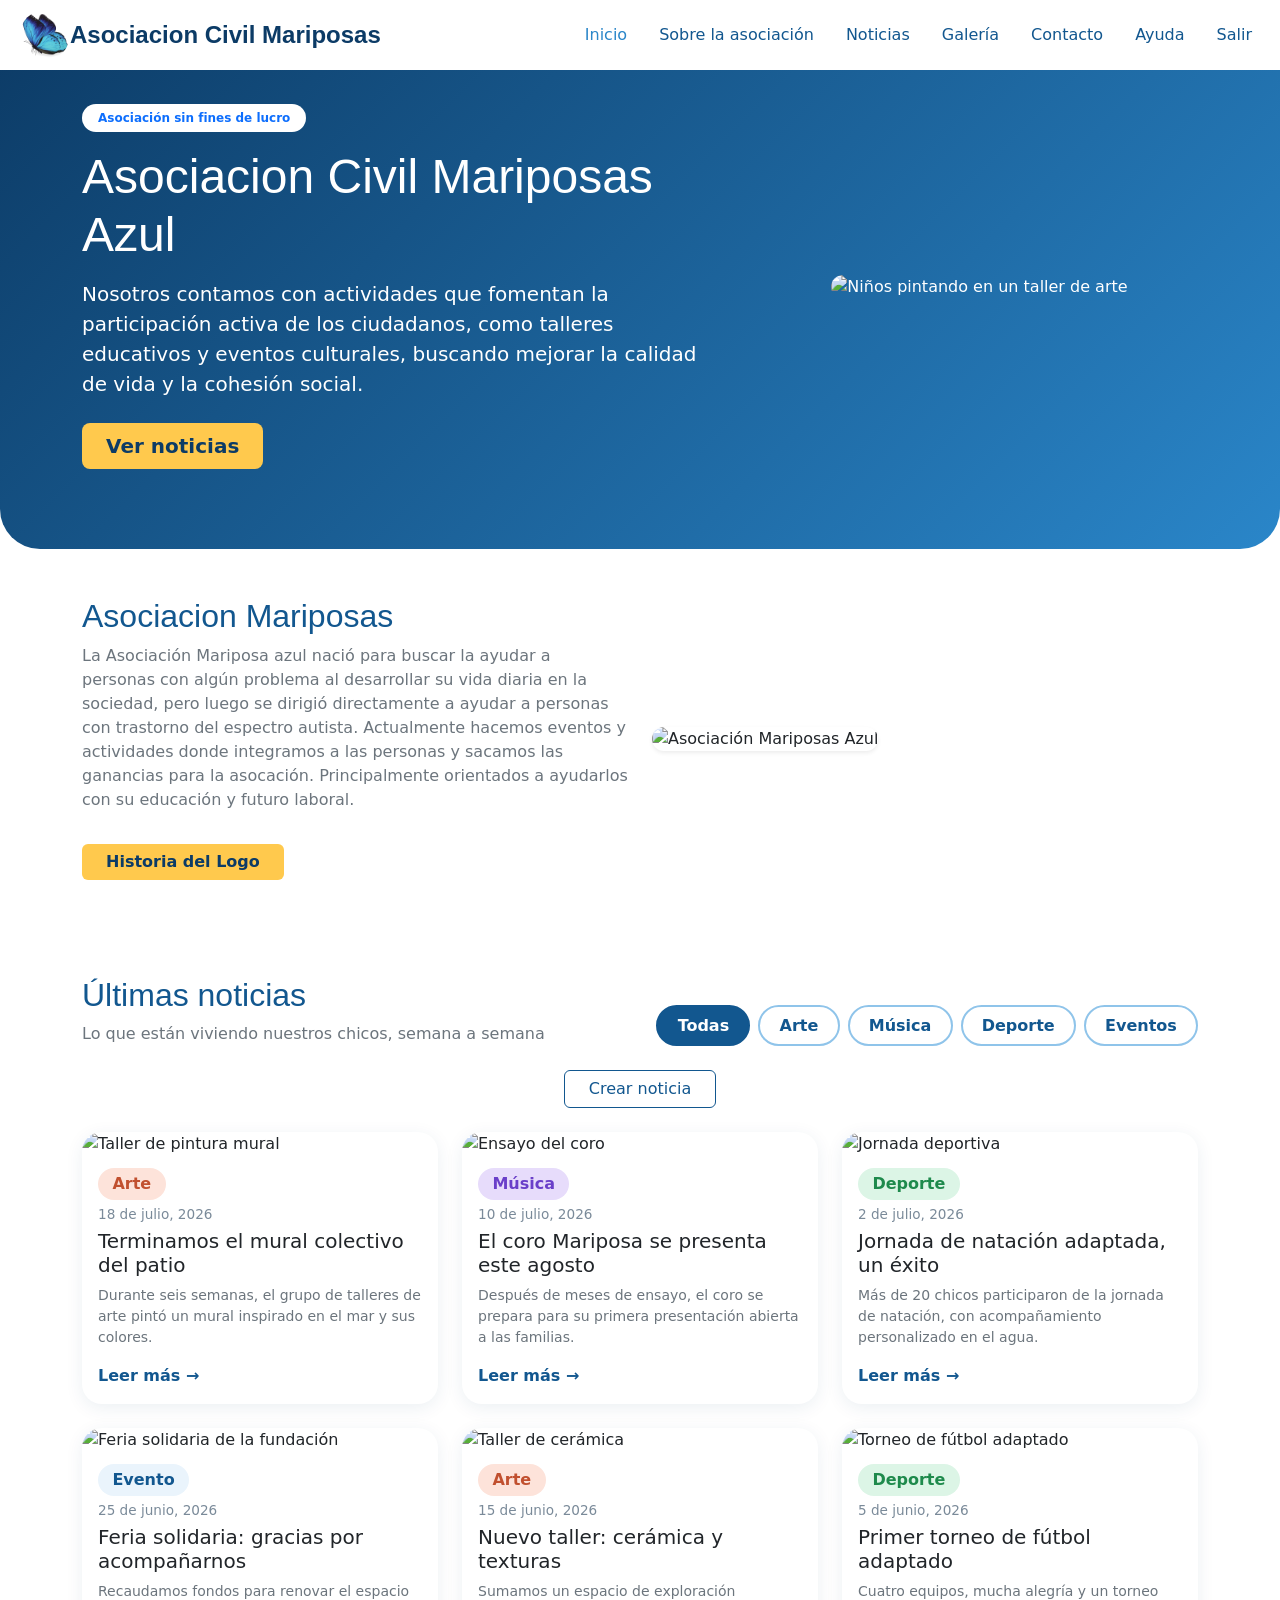
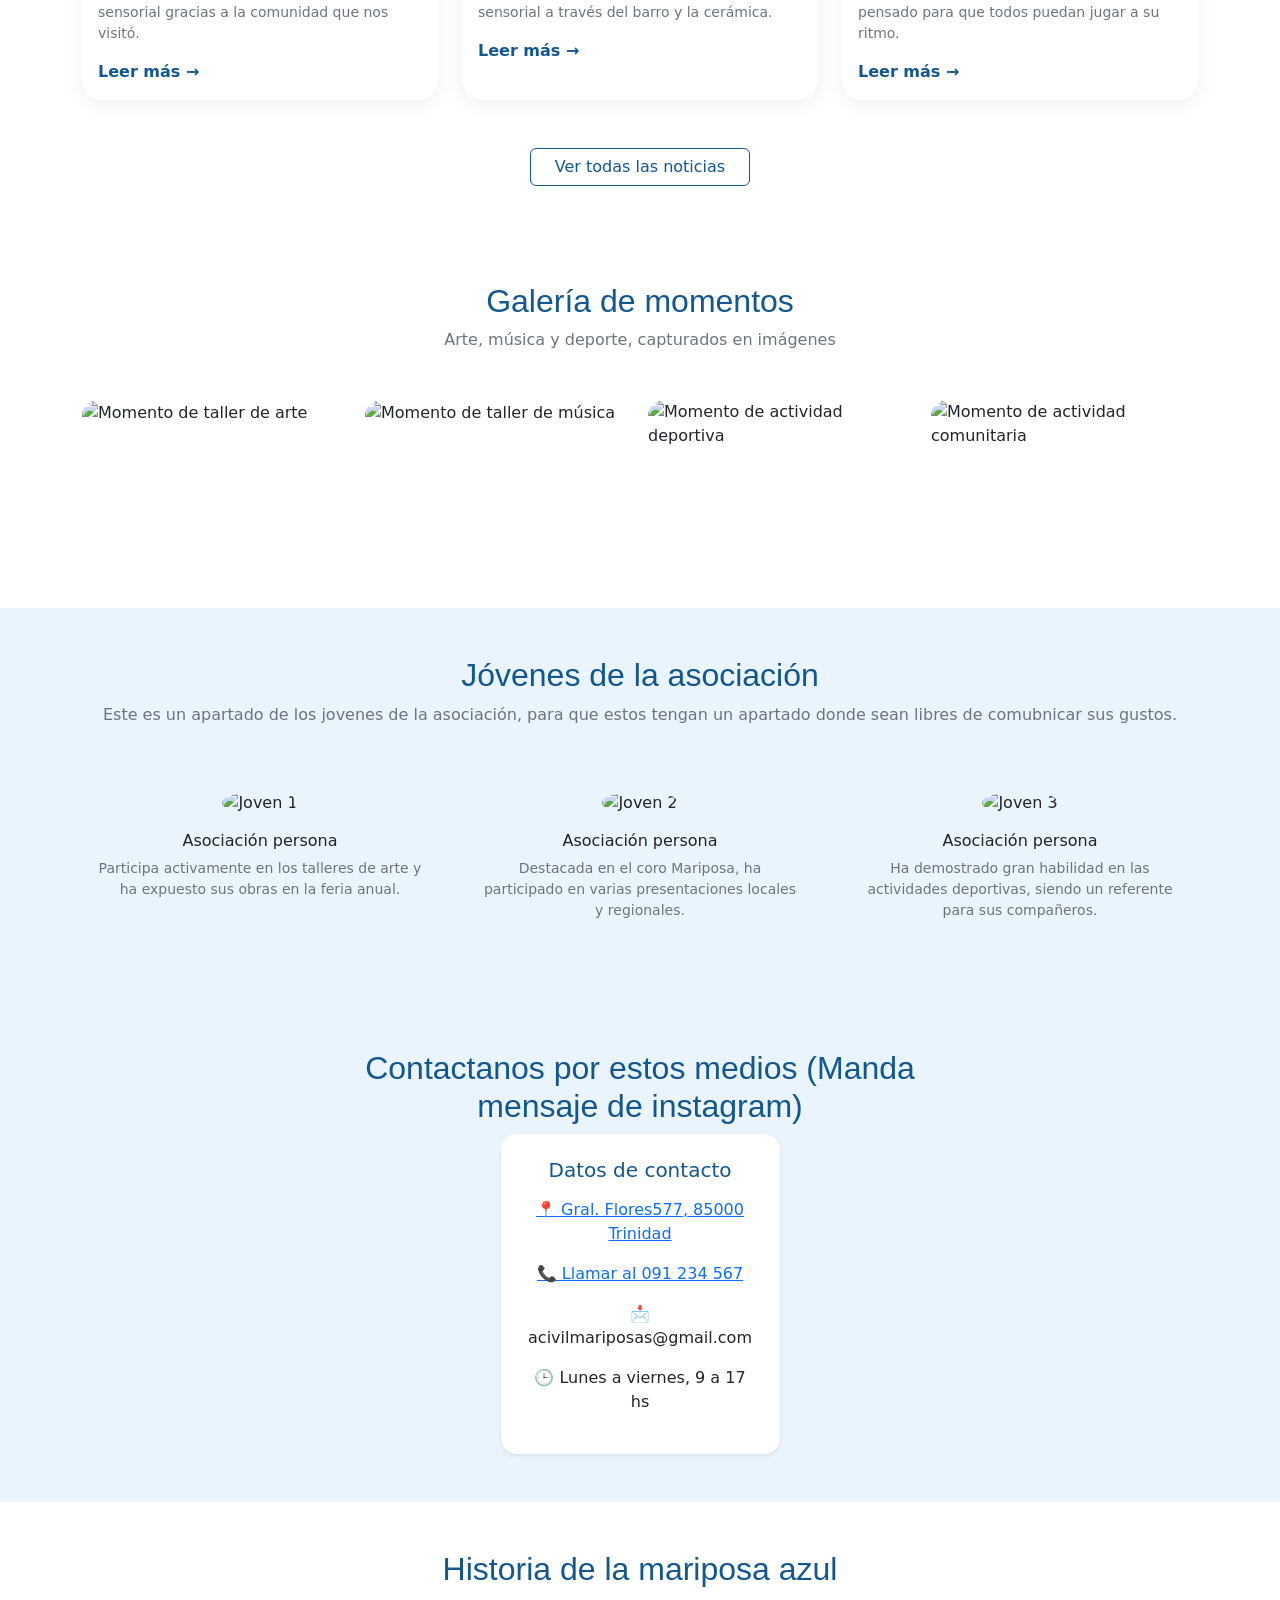
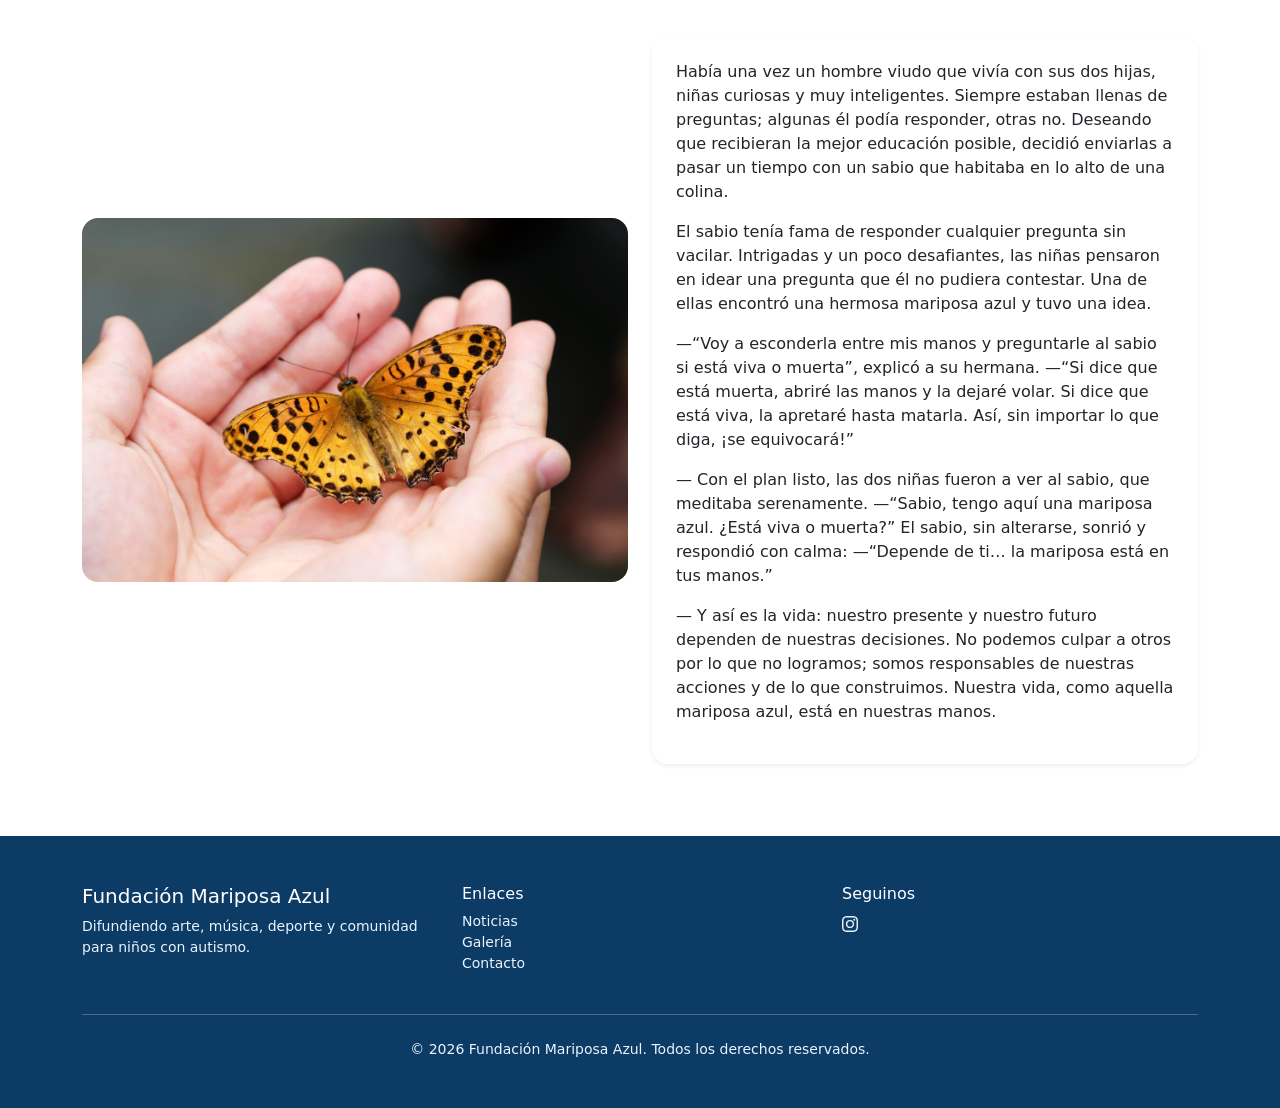
==== index.html @ 9a4abec7 "Restructuracion de carpeta a la estructura estandar, solucion a problemas y agregacion de "editar no" ====
<!DOCTYPE html>
<html lang="es">

<head>

  <meta charset="UTF-8">
  <meta name="viewport" content="width=device-width, initial-scale=1.0">
  <title>Asociacion Mariposa</title>

  <link rel="stylesheet" href="./assets/css/style.css">
  <link href="https://cdn.jsdelivr.net/npm/bootstrap@5.3.3/dist/css/bootstrap.min.css" rel="stylesheet">
</head>

<body>

  <!-- NAVBAR -->
  <nav class="navbar navbar-expand-lg sticky-top py-3">
    <div class="container">
      <div class="nav-logo">
        <img src="assets/imagenes/FundacionLogo.png" alt="Logo de la Asociación Mariposa Azul" class="logo">
        <a class="navbar-brand fs-4" href="#inicio">Asociacion Civil Mariposas</a>
<div class="collapse navbar-collapse justify-content-end" id="menuNav">


          <ul class="navbar-nav gap-lg-3 align-items-center">
            <li class="nav-item"><a class="nav-link active" href="#inicio">Inicio</a></li>
            <li class="nav-item"><a class="nav-link" href="#sobre-la-fundación">Sobre la asociación</a></li>
            <li class="nav-item"><a class="nav-link" href="#noticias">Noticias</a></li>
            <li class="nav-item"><a class="nav-link" href="#galeria">Galería</a></li>
            <li class="nav-item"><a class="nav-link" href="#contacto">Contacto</a></li>
            <li class="nav-item"><a class="nav-link" href="/public/Ayuda.html">Ayuda</a></li>
            <li class="nav-item"><a class="nav-link" href="public/login.html">Salir</a></li>
          </ul>
        </div>
      </div>
    </div>
  </nav>

  <!-- HERO -->
  <header class="hero" id="inicio">
    <div class="container">
      <div class="row align-items-center g-5">
        <div class="col-lg-7">
          <span class="badge bg-white text-primary mb-3 px-3 py-2 rounded-pill">Asociación sin fines de lucro</span>
          <h1 class="display-5 mb-3">Asociacion Civil Mariposas Azul</h1>
          <p class="lead">Nosotros contamos con actividades que fomentan la participación activa de los ciudadanos, como
            talleres educativos y eventos culturales, buscando mejorar la calidad de vida y la cohesión social.</p>
          <div class="d-flex flex-wrap gap-3 mt-4">
            <a href="#noticias" class="btn btn-amarillo btn-lg px-4" id="btn-amarillo">Ver noticias</a>
          </div>
        </div>
        <div class="col-lg-5 text-center">
          <img src="https://placehold.co/480x360/eaf4fc/12578f?text=Taller+de+arte" class="img-fluid rounded-4"
            alt="Niños pintando en un taller de arte">
        </div>
      </div>
    </div>
  </header>

  <!--Sobre la fundación-->
  <section id="sobre-la-fundación" class="py-5">
    <div class="container">
      <div class="row g-4 align-items-center">
        <div class="col-lg-6">
          <h2 style="color:var(--azul-700)">Asociacion Mariposas</h2>
          <p class="text-secondary">La Asociación Mariposa azul nació para buscar la ayudar a personas con algún
            problema
            al desarrollar su vida diaria en la sociedad, pero luego se dirigió directamente a ayudar a personas con
            trastorno del espectro autista. Actualmente hacemos eventos y actividades donde integramos a las personas y
            sacamos las ganancias para la asocación. Principalmente orientados a ayudarlos con su educación y futuro
            laboral.</p>
          <a href="#historia-logo" class="btn btn-amarillo px-4 mt-3" id="btn-amarillo">Historia del Logo</a>
        </div>
        <div class="col-lg-6">
          <img src="https://placehold.co/600x400/8fc4ea/0c3b66?text=Sobre+la+fundaci%C3%B3n"
            alt="Asociación Mariposas Azul" class="img-fluid rounded-4 shadow-sm">
        </div>
      </div>
    </div>
  </section>

  <!-- NOTICIAS -->
  <section id="noticias" class="py-5">
    <div class="container">
      <div class="d-flex flex-wrap justify-content-between align-items-end mb-4 gap-3">
        <div>
          <h2 style="color:var(--azul-700)">Últimas noticias</h2>
          <p class="text-secondary mb-0">Lo que están viviendo nuestros chicos, semana a semana</p>
        </div>
        <div class="d-flex flex-wrap gap-2">
          <button class="filtro-btn active">Todas</button>
          <button class="filtro-btn">Arte</button>
          <button class="filtro-btn">Música</button>
          <button class="filtro-btn">Deporte</button>
          <button class="filtro-btn">Eventos</button>
        </div>
      </div>

      <div class="text-center mb-4">
        <a href="/public/noticia.html">
          <button id="btnCrearNoticia" class="btn btn-outline-primary px-4"
            style="color:var(--azul-700); border-color:var(--azul-700)">Crear noticia</button>
        </a>
      </div>
      <div class="row g-4">
        <div class="col-md-6 col-lg-4">
          <div class="card-noticia">
            <img src="https://placehold.co/400x220/ff8b6b/ffffff?text=Taller+de+pintura" alt="Taller de pintura mural">
            <div class="p-3">
              <span class="badge-cat badge-arte">Arte</span>
              <p class="fecha-noticia mt-2 mb-1">18 de julio, 2026</p>
              <h5>Terminamos el mural colectivo del patio</h5>
              <p class="text-secondary small">Durante seis semanas, el grupo de talleres de arte pintó un mural
                inspirado en el mar y sus colores.</p>
              <a href="#" class="fw-bold text-decoration-none" style="color:var(--azul-700)">Leer más →</a>
            </div>
          </div>
        </div>

        <div class="col-md-6 col-lg-4">
          <div class="card-noticia">
            <img src="https://placehold.co/400x220/6a3fc9/ffffff?text=Coro+Mariposa" alt="Ensayo del coro">
            <div class="p-3">
              <span class="badge-cat badge-musica">Música</span>
              <p class="fecha-noticia mt-2 mb-1">10 de julio, 2026</p>
              <h5>El coro Mariposa se presenta este agosto</h5>
              <p class="text-secondary small">Después de meses de ensayo, el coro se prepara para su primera
                presentación abierta a las familias.</p>
              <a href="#" class="fw-bold text-decoration-none" style="color:var(--azul-700)">Leer más →</a>
            </div>
          </div>
        </div>

        <div class="col-md-6 col-lg-4">
          <div class="card-noticia">
            <img src="https://placehold.co/400x220/1e8a4c/ffffff?text=Jornada+deportiva" alt="Jornada deportiva">
            <div class="p-3">
              <span class="badge-cat badge-deporte">Deporte</span>
              <p class="fecha-noticia mt-2 mb-1">2 de julio, 2026</p>
              <h5>Jornada de natación adaptada, un éxito</h5>
              <p class="text-secondary small">Más de 20 chicos participaron de la jornada de natación, con
                acompañamiento personalizado en el agua.</p>
              <a href="#" class="fw-bold text-decoration-none" style="color:var(--azul-700)">Leer más →</a>
            </div>
          </div>
        </div>

        <div class="col-md-6 col-lg-4">
          <div class="card-noticia">
            <img src="https://placehold.co/400x220/12578f/ffffff?text=Feria+solidaria"
              alt="Feria solidaria de la fundación">
            <div class="p-3">
              <span class="badge-cat badge-evento">Evento</span>
              <p class="fecha-noticia mt-2 mb-1">25 de junio, 2026</p>
              <h5>Feria solidaria: gracias por acompañarnos</h5>
              <p class="text-secondary small">Recaudamos fondos para renovar el espacio sensorial gracias a la comunidad
                que nos visitó.</p>
              <a href="#" class="fw-bold text-decoration-none" style="color:var(--azul-700)">Leer más →</a>
            </div>
          </div>
        </div>

        <div class="col-md-6 col-lg-4">
          <div class="card-noticia">
            <img src="https://placehold.co/400x220/ff8b6b/ffffff?text=Arte+en+cer%C3%A1mica" alt="Taller de cerámica">
            <div class="p-3">
              <span class="badge-cat badge-arte">Arte</span>
              <p class="fecha-noticia mt-2 mb-1">15 de junio, 2026</p>
              <h5>Nuevo taller: cerámica y texturas</h5>
              <p class="text-secondary small">Sumamos un espacio de exploración sensorial a través del barro y la
                cerámica.</p>
              <a href="#" class="fw-bold text-decoration-none" style="color:var(--azul-700)">Leer más →</a>
            </div>
          </div>
        </div>

        <div class="col-md-6 col-lg-4">
          <div class="card-noticia">
            <img src="https://placehold.co/400x220/1e8a4c/ffffff?text=Torneo+de+f%C3%BAtbol"
              alt="Torneo de fútbol adaptado">
            <div class="p-3">
              <span class="badge-cat badge-deporte">Deporte</span>
              <p class="fecha-noticia mt-2 mb-1">5 de junio, 2026</p>
              <h5>Primer torneo de fútbol adaptado</h5>
              <p class="text-secondary small">Cuatro equipos, mucha alegría y un torneo pensado para que todos puedan
                jugar a su ritmo.</p>
              <a href="#" class="fw-bold text-decoration-none" style="color:var(--azul-700)">Leer más →</a>
            </div>
          </div>
        </div>
      </div>

      <div class="text-center mt-5">
        <a href="#" class="btn btn-outline-primary px-4" style="color:var(--azul-700); border-color:var(--azul-700)">Ver
          todas las noticias</a>
      </div>
    </div>
  </section>

  <!-- GALERÍA -->
  <section id="galeria" class="py-5">
    <div class="container">
      <div class="text-center mb-5">
        <h2 style="color:var(--azul-700)">Galería de momentos</h2>
        <p class="text-secondary">Arte, música y deporte, capturados en imágenes</p>
      </div>
      <div class="row g-3">
        <div class="col-6 col-md-3">
          <div class="galeria-img"><img src="https://placehold.co/300x200/8fc4ea/0c3b66?text=Arte"
              alt="Momento de taller de arte"></div>
        </div>
        <div class="col-6 col-md-3">
          <div class="galeria-img"><img src="https://placehold.co/300x200/ffc94d/0c3b66?text=M%C3%BAsica"
              alt="Momento de taller de música"></div>
        </div>
        <div class="col-6 col-md-3">
          <div class="galeria-img"><img src="https://placehold.co/300x200/ff8b6b/ffffff?text=Deporte"
              alt="Momento de actividad deportiva"></div>
        </div>
        <div class="col-6 col-md-3">
          <div class="galeria-img"><img src="https://placehold.co/300x200/2a86c9/ffffff?text=Comunidad"
              alt="Momento de actividad comunitaria"></div>
        </div>
      </div>
    </div>
  </section>

  <!--Apartado para los jovenes de la asociación-->
  <section id="jovenes" class="py-5 seccion-clara">
    <div class="container">
      <div class="text-center mb-5">
        <h2 style="color:var(--azul-700)">Jóvenes de la asociación</h2>
        <p class="text-secondary">Este es un apartado de los jovenes de la asociación, para que estos tengan un apartado
          donde sean libres de comubnicar sus gustos.</p>
      </div>
      <div class="row g-4">
        <div class="col-md-6 col-lg-4">
          <div class="card-joven p-3 d-flex flex-column align-items-center h-100 text-center">
            <img src="https://placehold.co/150x150/8fc4ea/0c3b66?text=Joven+1" alt="Joven 1"
              class="rounded-circle mb-3">
            <h6>Asociación persona</h6>
            <p class="small text-secondary">Participa activamente en los talleres de arte y ha expuesto sus obras en
              la feria anual.</p>
          </div>
        </div>
        <div class="col-md-6 col-lg-4">
          <div class="card-joven p-3 d-flex flex-column align-items-center h-100 text-center">
            <img src="https://placehold.co/150x150/ffc94d/0c3b66?text=Joven+2" alt="Joven 2"
              class="rounded-circle mb-3">
            <h6>Asociación persona</h6>
            <p class="small text-secondary">Destacada en el coro Mariposa, ha participado en varias presentaciones
              locales y regionales.</p>
          </div>
        </div>
        <div class="col-md-6 col-lg-4">
          <div class="card-joven p-3 d-flex flex-column align-items-center h-100 text-center">
            <img src="https://placehold.co/150x150/ff8b6b/ffffff?text=Joven+3" alt="Joven 3"
              class="rounded-circle mb-3">
            <h6>Asociación persona</h6>
            <p class="small text-secondary">Ha demostrado gran habilidad en las actividades deportivas, siendo un
              referente para sus compañeros.
          </div>
        </div>
      </div>
    </div>
  </section>

  <!-- CONTACTO -->
  <section id="contacto" class="py-5 seccion-clara">
    <div class="container">
      <div class="row g-5 align-items-stretch">
        <!-- Formulario -->
        <center>
          <div class="col-lg-6" id="contacto-padre">
            <h2 style="color:var(--azul-700)">Contactanos por estos medios (Manda mensaje de instagram)</h2>
            <!-- Datos de contacto (al lado) -->
            <div class="col-lg-6">
              <div class="p-4 rounded-4 bg-white h-100 shadow-sm">
                <h5 style="color:var(--azul-700)">Datos de contacto</h5>
                <ul class="list-unstyled mt-3">
                  <li class="mb-3">
                    <a href="https://www.google.com/maps/search/?api=1&query=Gral.+Flores+577,+85000+Trinidad"
                      target="_blank">
                      📍 Gral. Flores577, 85000 Trinidad
                    </a>
                  </li>
                  <li class="mb-3">
                    <a href="tel:+59891234567" class="call-button">📞 Llamar al 091 234 567</a>
                  </li>
                  <li class="mb-3">📩 acivilmariposas@gmail.com</li>
                  <li class="mb-3">🕒 Lunes a viernes, 9 a 17 hs</li>
                </ul>
              </div>
            </div>
          </div>
        </center>
      </div>
    </div>
    </div>
  </section>

  <!--Historia de la mariposa azul-->
  <section id="historia-logo" class="py-5">
    <div class="container">
      <div class="text-center mb-5">
        <h2 style="color:var(--azul-700)">Historia de la mariposa azul</h2>
      </div>
      <div class="row g-4 align-items-center">
        <div class="col-lg-6">
          <img src="/assets/imagenes/Mariposahistoria.jpeg" class="img-fluid rounded-4" alt="Ilustración de una mariposa azul">
        </div>
        <div class="col-lg-6">
          <div class="p-4 rounded-4 bg-white h-100 shadow-sm">
            <p>Había una vez un hombre viudo que vivía con sus
              dos hijas, niñas curiosas y muy inteligentes. Siempre
              estaban llenas de preguntas; algunas él podía responder, otras no. Deseando que recibieran la mejor
              educación posible, decidió enviarlas a pasar un tiempo con un sabio que habitaba en lo alto de una
              colina.</p>
            <p>El sabio tenía fama de responder cualquier pregunta sin vacilar. Intrigadas y un poco desafiantes,
              las niñas pensaron en idear una pregunta que él no pudiera contestar. Una de ellas encontró una
              hermosa mariposa azul y tuvo una idea.</p>
            <p>—“Voy a esconderla entre mis manos y preguntarle al sabio si está viva o muerta”, explicó a su
              hermana. —“Si dice que está muerta, abriré las manos y la dejaré volar. Si dice que está viva, la
              apretaré hasta matarla. Así, sin importar lo que diga, ¡se equivocará!”</p>
            <p>— Con el plan listo, las dos niñas fueron a ver al sabio, que meditaba serenamente. —“Sabio, tengo
              aquí una mariposa azul. ¿Está viva o muerta?” El sabio, sin alterarse, sonrió y respondió con calma:
              —“Depende de ti… la mariposa está en tus manos.”</p>
            <p>— Y así es la vida: nuestro presente y nuestro futuro dependen de nuestras decisiones. No podemos
              culpar a otros por lo que no logramos; somos responsables de nuestras acciones y de lo que
              construimos. Nuestra vida, como aquella mariposa azul, está en nuestras manos.</p>
          </div>
        </div>
      </div>
    </div>
  </section>


  <!-- FOOTER -->
  <footer class="py-5 mt-4">
    <div class="container">
      <div class="row g-4">
        <div class="col-md-4">
          <h5 class="text-white">Fundación Mariposa Azul</h5>
          <p class="small">Difundiendo arte, música, deporte y comunidad para niños con autismo.</p>
        </div>
        <div class="col-md-4">
          <h6 class="text-white">Enlaces</h6>
          <ul class="list-unstyled small">
            <li><a href="#noticias">Noticias</a></li>
            <li><a href="#galeria">Galería</a></li>
            <li><a href="#contacto">Contacto</a></li>
          </ul>
        </div>
        <div class="col-md-4">
          <h6 class="text-white">Seguinos</h6>
          <div clas="d-flex gap-3 fs-5">
            <a href="https://www.instagram.com/asociacionmariposas?igsh=MWJvbTdoZWtnaXMydw==" _blank"
              rel="noopener noreferrer">
              <svg xmlns="http://www.w3.org/2000/svg" width="16" height="16" fill="currentColor" class="bi bi-instagram"
                viewBox="0 0 16 16">
                <path
                  d="M8 0C5.829 0 5.556.01 4.703.048 3.85.088 3.269.222 2.76.42a3.9 3.9 0 0 0-1.417.923A3.9 3.9 0 0 0 .42 2.76C.222 3.268.087 3.85.048 4.7.01 5.555 0 5.827 0 8.001c0 2.172.01 2.444.048 3.297.04.852.174 1.433.372 1.942.205.526.478.972.923 1.417.444.445.89.719 1.416.923.51.198 1.09.333 1.942.372C5.555 15.99 5.827 16 8 16s2.444-.01 3.298-.048c.851-.04 1.434-.174 1.943-.372a3.9 3.9 0 0 0 1.416-.923c.445-.445.718-.891.923-1.417.197-.509.332-1.09.372-1.942C15.99 10.445 16 10.173 16 8s-.01-2.445-.048-3.299c-.04-.851-.175-1.433-.372-1.941a3.9 3.9 0 0 0-.923-1.417A3.9 3.9 0 0 0 13.24.42c-.51-.198-1.092-.333-1.943-.372C10.443.01 10.172 0 7.998 0zm-.717 1.442h.718c2.136 0 2.389.007 3.232.046.78.035 1.204.166 1.486.275.373.145.64.319.92.599s.453.546.598.92c.11.281.24.705.275 1.485.039.843.047 1.096.047 3.231s-.008 2.389-.047 3.232c-.035.78-.166 1.203-.275 1.485a2.5 2.5 0 0 1-.599.919c-.28.28-.546.453-.92.598-.28.11-.704.24-1.485.276-.843.038-1.096.047-3.232.047s-2.39-.009-3.233-.047c-.78-.036-1.203-.166-1.485-.276a2.5 2.5 0 0 1-.92-.598 2.5 2.5 0 0 1-.6-.92c-.109-.281-.24-.705-.275-1.485-.038-.843-.046-1.096-.046-3.233s.008-2.388.046-3.231c.036-.78.166-1.204.276-1.486.145-.373.319-.64.599-.92s.546-.453.92-.598c.282-.11.705-.24 1.485-.276.738-.034 1.024-.044 2.515-.045zm4.988 1.328a.96.96 0 1 0 0 1.92.96.96 0 0 0 0-1.92m-4.27 1.122a4.109 4.109 0 1 0 0 8.217 4.109 4.109 0 0 0 0-8.217m0 1.441a2.667 2.667 0 1 1 0 5.334 2.667 2.667 0 0 1 0-5.334" />
              </svg>
            </a>  
          </div>
        </div>
      </div>
      <hr class="border-light opacity-25 my-4">
      <p class="small text-center mb-0">© 2026 Fundación Mariposa Azul. Todos los derechos reservados.</p>
    </div>
  </footer>

  <script src="https://cdn.jsdelivr.net/npm/bootstrap@5.3.3/dist/js/bootstrap.bundle.min.js"></script>
  <script>

    const ApiURL = "https://rmnnjxletaweppdvipgAsociacióne.co/rest/v1/noticias?select=*"
    const ApiKey = "sb_publishable_P7FSsXDyYBMEvZzkjVm7nA_E0vo-qNH";

    // Filtro simple de categorías (visual)
    document.querySelectorAll('.filtro-btn').forEach(btn => {
      btn.addEventListener('click', () => {
        document.querySelectorAll('.filtro-btn').forEach(b => b.classList.remove('active'));
        btn.classList.add('active');
      });
    });

    async function cargarNoticias() {

      try {

        const respuesta = await fetch(ApiURL, {
          method: "GET",
          headers: {
            apikey: ApiKey,
            Authorization: `Bearer ${ApiKey}`
          }
        }
        );

        if (!respuesta.ok) {
          throw new Error(`Error HTTP: ${respuesta.status}`);
        }

        const data = await respuesta.json();
        const contenedorNoticias = document.querySelector('#noticias .row.g-4');

        // Limpiar las noticias que ya están cargadas
        contenedorNoticias.innerHTML = "";

        data.forEach(noticia => {
          const card = document.createElement('div');
          card.className = 'col-md-6 col-lg-4';
          card.innerHTML = `
            <div class="card-noticia">
                <img src="${noticia.imagen}" alt="${noticia.titulo}">
                <div class="p-3">
                    <span class="badge-cat ${noticia.categoria}">
                        ${noticia.categoria}
                    </span>
                    <p class="fecha-noticia mt-2 mb-1">
                        ${new Date(noticia.fecha).toLocaleDateString()}
                    </p>
                    <h5>${noticia.titulo}</h5>
                    <p class="text-secondary small">
                        ${noticia.parrafo}
                    </p>
                    <a href="#" 
                       class="fw-bold text-decoration-none"
                       style="color:var(--azul-700)">
                        Leer más →
                    </a><hr>
                    <a href="#" id="btnBorrar" class="fw-bold text-decoration-none" style="color:var(--azul-700)">
                    </a>
                </div>
            </div>
        `;
          contenedorNoticias.appendChild(card);
        });
        console.log("Noticias cargadas:", data);

      } catch (error) {
        console.log("Error al cargar las noticias: ", error)
      }
    }

    <a href="#" id="borrar">Borrar</a>
    let rol = localStorage.getItem("rol");
    if (rol !== "admin") {
        document.getElementById("borrar").style.display = "none";
    }


    cargarNoticias();

    document.addEventListener("DOMContentLoaded", () => {

    document.querySelectorAll(".card-noticia a").forEach(boton => {

        boton.addEventListener("click", function(e) {
            e.preventDefault();

            const card = this.closest(".card-noticia");

            if (card.classList.contains("expandida")) {
                card.style.maxHeight = "";
                card.classList.remove("expandida");
                this.textContent = "Leer más →";
            } else {
                card.style.maxHeight = card.scrollHeight + "px";
                card.classList.add("expandida");
                this.textContent = "Leer menos ↑";
            }

        });

    });

});
  </script>
</body>

</html>
---- assets/css/style.css ----
:root{
    --azul-900:#0c3b66;
    --azul-700:#12578f;
    --azul-500:#2a86c9;
    --azul-300:#8fc4ea;
    --azul-100:#eaf4fc;
    --amarillo:#ffc94d;
    --coral:#ff8b6b;
  }
  body{
    font-family:'Nunito', sans-serif;
    color:#1f2d3a;
    background:#ffffff;
  }
  h1,h2,h3,h4,.navbar-brand{
    font-family:'Nunito', sans-serif;
    font-weight:800;
  }
  .navbar{background:#fff; box-shadow:0 2px 10px rgba(12,59,102,.08);}
  .navbar-brand{color:var(--azul-900)!important;}
  .nav-link{color:var(--azul-700)!important; font-weight:600;}
  .nav-link.active, .nav-link:hover{color:var(--azul-500)!important;}
  .nav-logo {
    position: fixed;
    top: 0;
    left: 0;
    width: 100%;
    height: 70px;

    display: flex;
    align-items: center;

    background-color: white;
    padding: 0 20px;

    z-index: 1000;
}
/* Logo */
.logo {
    width: 50px;
    height: 50px;

    border-radius: 50%;
    overflow: hidden;

    display: flex;
    align-items: center;
    justify-content: center;
}
.logo img {
    width: 100%;
    height: 100%;
    object-fit: contain;
}
/* Menú */
.menu {
    display: flex;
    gap: 25px;
    margin-left: 30px;
}
.menu a {
    text-decoration: none;
    color: black;
}

  .hero{
    background:linear-gradient(135deg, var(--azul-900) 0%, var(--azul-500) 100%);
    color:#fff;
    padding:4.5rem 0 5rem;
    border-radius:0 0 40px 40px;
  }
  #btn-amarillo{background:var(--amarillo); color:var(--azul-900); font-weight:700; border:none;}
  #btn-amarillo:hover{background:#ffd873; color:var(--azul-900);}
  #btn-outline-light-blue{border:2px solid #fff; color:#fff; font-weight:600;}
  #btn-outline-light-blue:hover{background:#fff; color:var(--azul-700);}

  .seccion-clara{background:var(--azul-100);}


  /* Filtros de categoría */
  .filtro-btn{
    border:2px solid var(--azul-300);
    background:#fff;
    color:var(--azul-700);
    font-weight:700;
    border-radius:50px;
    padding:.4rem 1.2rem;
  }
  .filtro-btn.active, .filtro-btn:hover{
    background:var(--azul-700);
    border-color:var(--azul-700);
    color:#fff;
  }

  /* Tarjetas de noticias */
  .card-noticia{
    border:none;
    border-radius:20px;
    overflow:hidden;
    background:#fff;
    box-shadow:0 4px 18px rgba(12,59,102,.08);
    transition:transform .2s ease;
    height:100%;
  }
  .card-noticia:hover{transform:translateY(-4px);}
  .card-noticia img{height:190px; object-fit:cover;}
  .badge-cat{
    font-weight:700;
    border-radius:50px;
    padding:.4rem .9rem;
  }
  .badge-arte{background:#fde3da; color:#c1502f;}
  .badge-musica{background:#e7dcfb; color:#6a3fc9;}
  .badge-deporte{background:#dcf5e6; color:#1e8a4c;}
  .badge-evento{background:var(--azul-100); color:var(--azul-700);}
  .fecha-noticia{color:#7a8a99; font-size:.85rem;}

  /* Próximas actividades */
  .card-actividad{
    border-left:5px solid var(--azul-500);
    background:#fff;
    border-radius:14px;
    box-shadow:0 3px 12px rgba(12,59,102,.06);
  }
  .fecha-caja{
    background:var(--azul-700);
    color:#fff;
    border-radius:12px;
    width:64px;
    text-align:center;
    padding:.5rem 0;
    flex-shrink:0;
  }
  .fecha-caja .dia{font-size:1.4rem; font-weight:800; line-height:1;}
  .fecha-caja .mes{font-size:.75rem; text-transform:uppercase;}

  /* Galería */
  .galeria-img{
    border-radius:16px;
    overflow:hidden;
    height:160px;
  }
  .galeria-img img{width:100%; height:100%; object-fit:cover; transition:transform .3s;}
  .galeria-img:hover img{transform:scale(1.06);}

  /* Newsletter */
  .newsletter{
    background:var(--azul-900);
    color:#fff;
    border-radius:24px;
  }

  footer{background:var(--azul-900); color:#eaf4fc;}
  footer a{color:#eaf4fc; text-decoration:none;}
  footer a:hover{color:var(--amarillo);}

  .btn-donar{
    background:var(--amarillo);
    color:var(--azul-900);
    font-weight:800;
    border-radius:50px;
    padding:.6rem 1.6rem;
    border:none;
  }
  .btn-donar:hover{background:#ffd873;}

  section{scroll-margin-top:90px;}

  /* Contactos */
  #contacto-padre{

  }
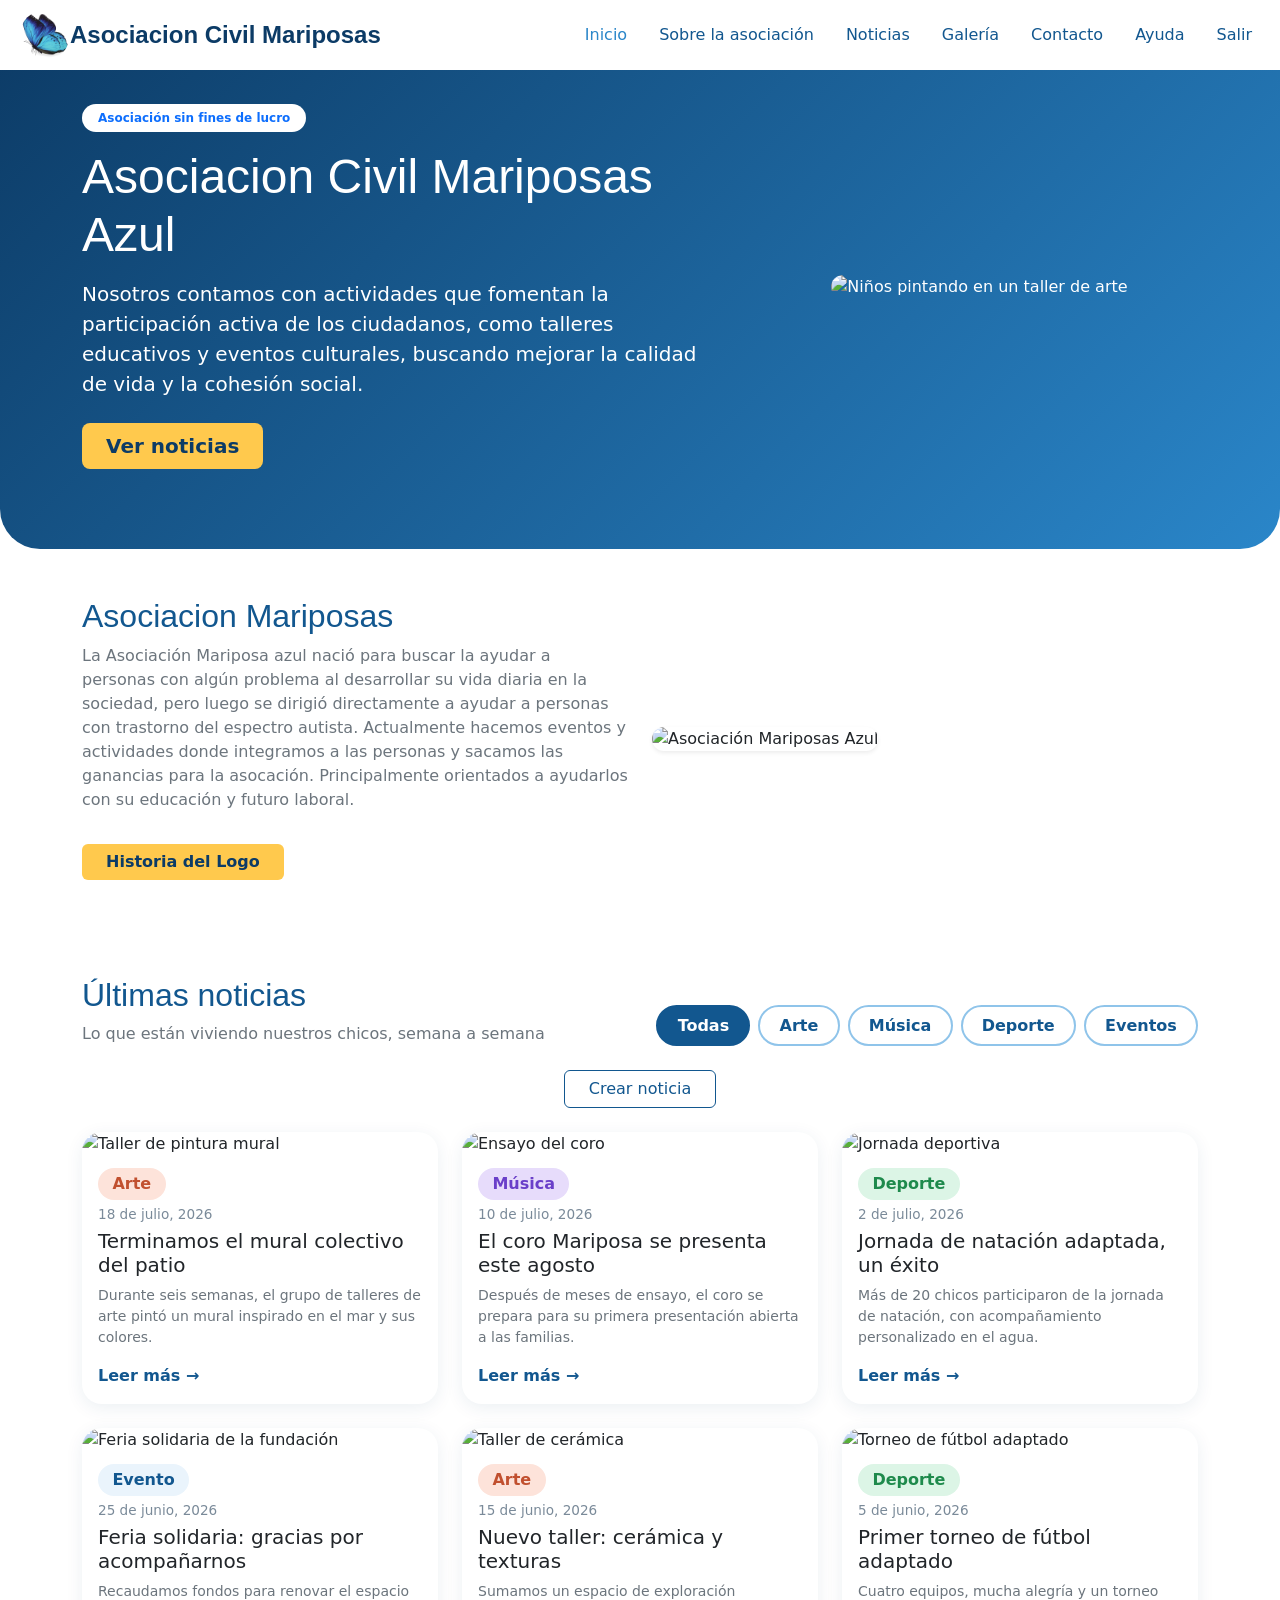
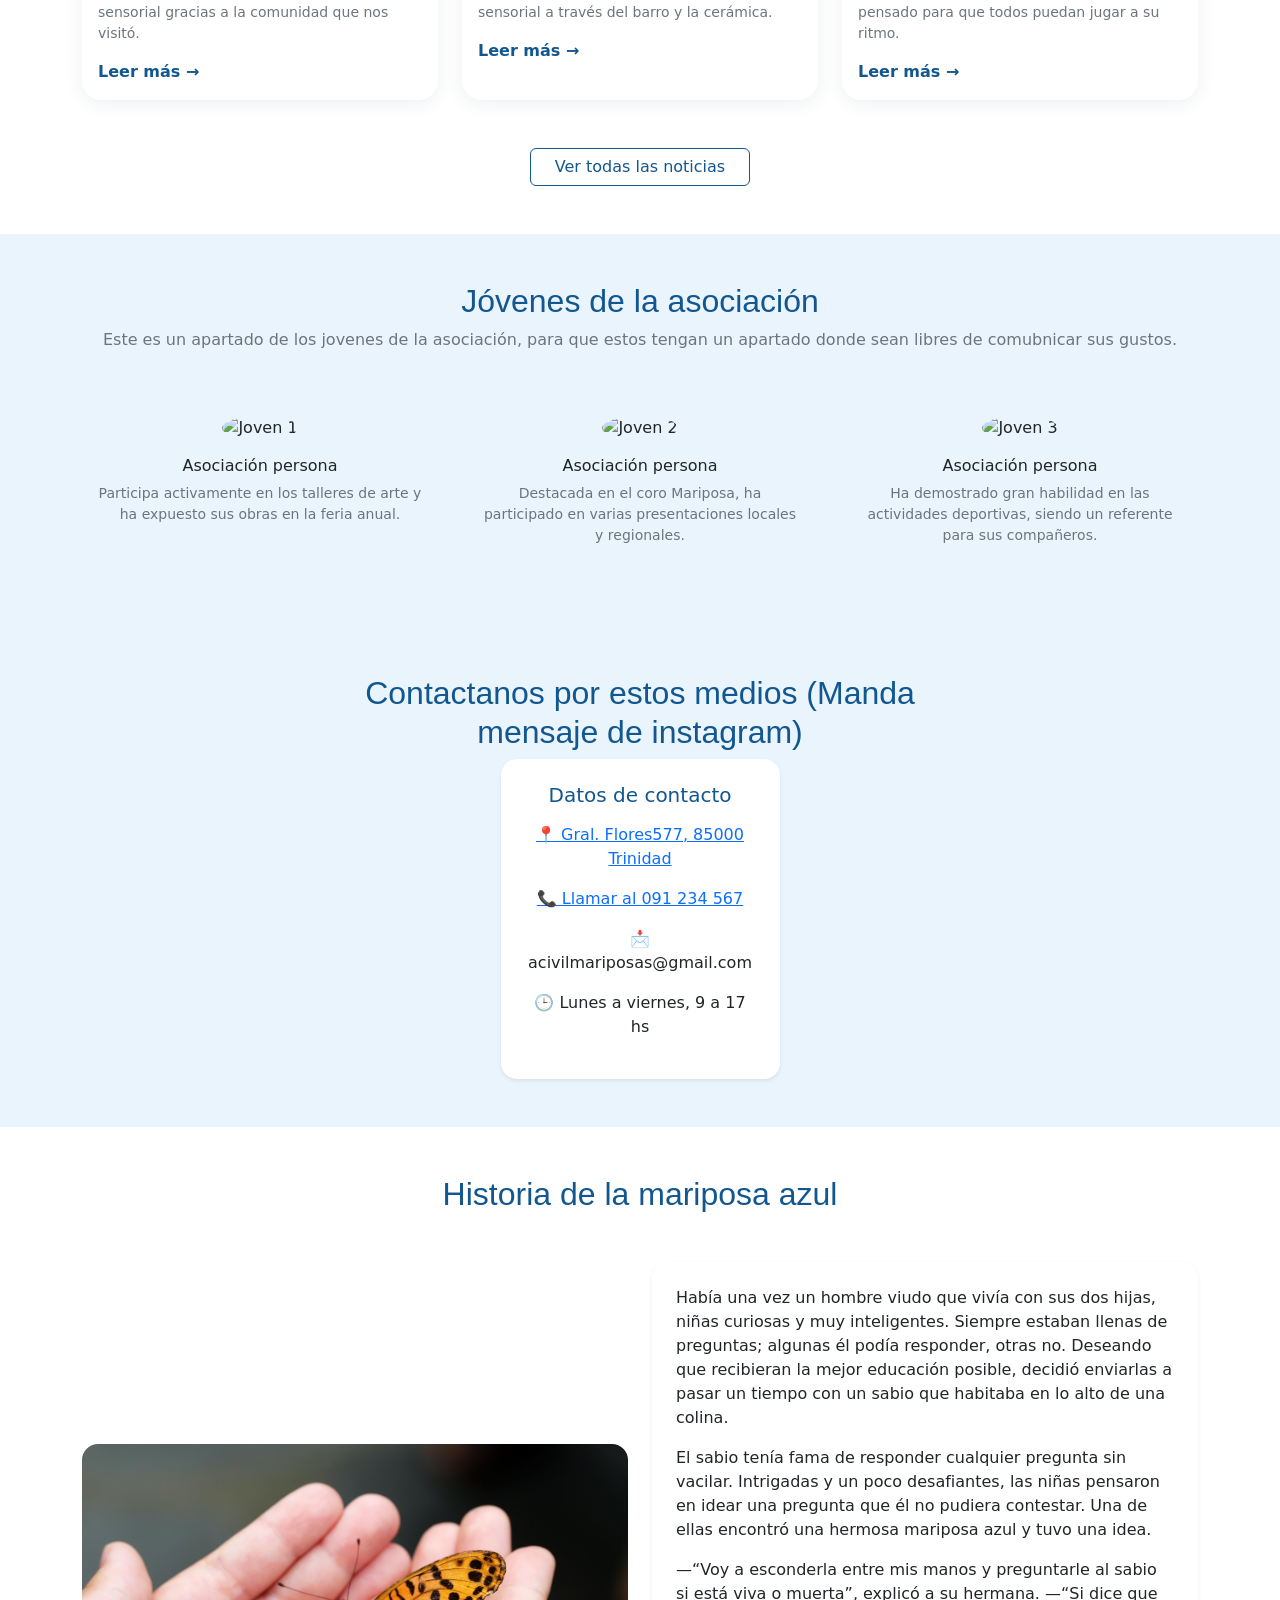
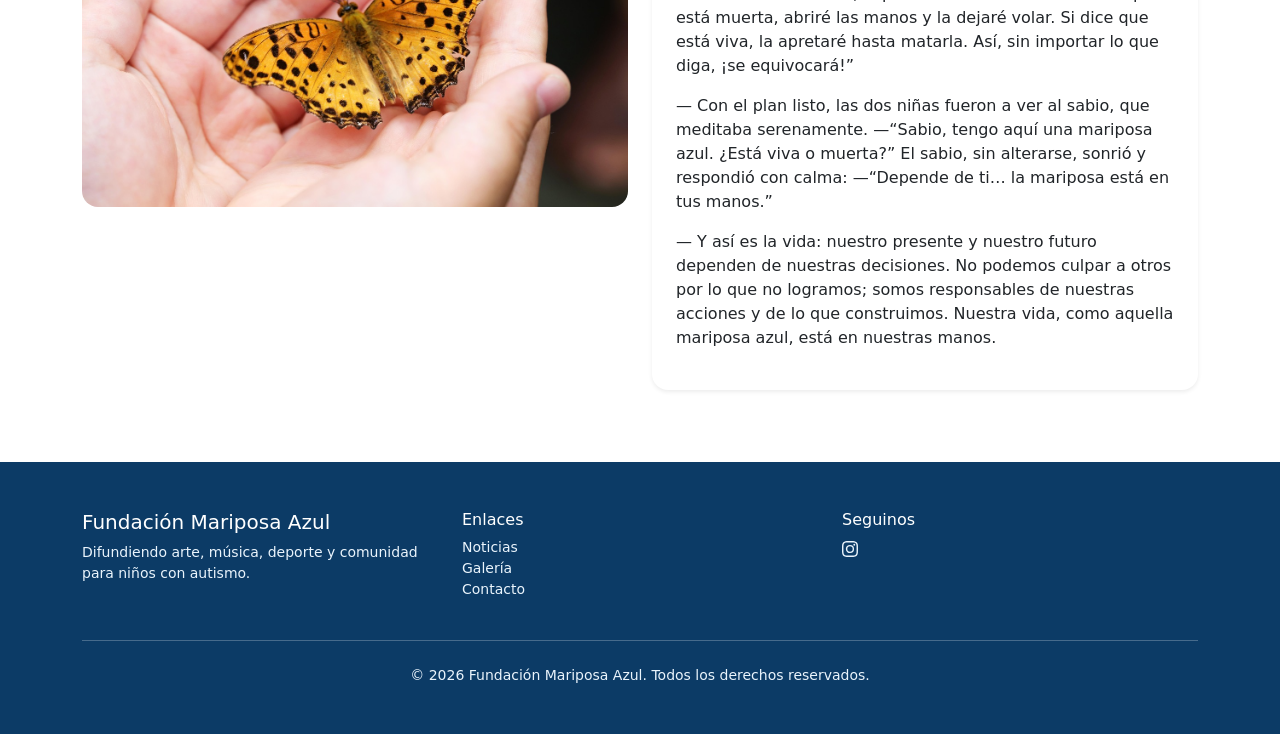
==== commit 7ebc7e74: "Se hicieron pocos cambios" ====
--- a/index.html
+++ b/index.html
@@ -28,7 +28,7 @@
             <li class="nav-item"><a class="nav-link" href="#noticias">Noticias</a></li>
             <li class="nav-item"><a class="nav-link" href="#galeria">Galería</a></li>
             <li class="nav-item"><a class="nav-link" href="#contacto">Contacto</a></li>
-            <li class="nav-item"><a class="nav-link" href="/public/Ayuda.html">Ayuda</a></li>
+            <li class="nav-item"><a class="nav-link" href="/public/ayuda.html">Ayuda</a></li>
             <li class="nav-item"><a class="nav-link" href="public/login.html">Salir</a></li>
           </ul>
         </div>
@@ -89,7 +89,7 @@
         </div>
         <div class="d-flex flex-wrap gap-2">
           <button class="filtro-btn active">Todas</button>
-          <button class="filtro-btn">Arte</button>
+          <button class="filtro-btn ">Arte</button>
           <button class="filtro-btn">Música</button>
           <button class="filtro-btn">Deporte</button>
           <button class="filtro-btn">Eventos</button>
@@ -197,33 +197,6 @@
     </div>
   </section>
 
-  <!-- GALERÍA -->
-  <section id="galeria" class="py-5">
-    <div class="container">
-      <div class="text-center mb-5">
-        <h2 style="color:var(--azul-700)">Galería de momentos</h2>
-        <p class="text-secondary">Arte, música y deporte, capturados en imágenes</p>
-      </div>
-      <div class="row g-3">
-        <div class="col-6 col-md-3">
-          <div class="galeria-img"><img src="https://placehold.co/300x200/8fc4ea/0c3b66?text=Arte"
-              alt="Momento de taller de arte"></div>
-        </div>
-        <div class="col-6 col-md-3">
-          <div class="galeria-img"><img src="https://placehold.co/300x200/ffc94d/0c3b66?text=M%C3%BAsica"
-              alt="Momento de taller de música"></div>
-        </div>
-        <div class="col-6 col-md-3">
-          <div class="galeria-img"><img src="https://placehold.co/300x200/ff8b6b/ffffff?text=Deporte"
-              alt="Momento de actividad deportiva"></div>
-        </div>
-        <div class="col-6 col-md-3">
-          <div class="galeria-img"><img src="https://placehold.co/300x200/2a86c9/ffffff?text=Comunidad"
-              alt="Momento de actividad comunitaria"></div>
-        </div>
-      </div>
-    </div>
-  </section>
 
   <!--Apartado para los jovenes de la asociación-->
   <section id="jovenes" class="py-5 seccion-clara">
@@ -373,7 +346,7 @@
   <script src="https://cdn.jsdelivr.net/npm/bootstrap@5.3.3/dist/js/bootstrap.bundle.min.js"></script>
   <script>
 
-    const ApiURL = "https://rmnnjxletaweppdvipgAsociacióne.co/rest/v1/noticias?select=*"
+    const ApiURL = "https://rmnnjxletaweppdvipgs.supabase.co/rest/v1/noticias";
     const ApiKey = "sb_publishable_P7FSsXDyYBMEvZzkjVm7nA_E0vo-qNH";
 
     // Filtro simple de categorías (visual)
@@ -443,15 +416,12 @@
       }
     }
 
-    <a href="#" id="borrar">Borrar</a>
+
+/*    <a href="#" id="borrar">Borrar</a>
     let rol = localStorage.getItem("rol");
     if (rol !== "admin") {
         document.getElementById("borrar").style.display = "none";
     }
-
-
-    cargarNoticias();
-
     document.addEventListener("DOMContentLoaded", () => {
 
     document.querySelectorAll(".card-noticia a").forEach(boton => {
@@ -475,7 +445,9 @@
 
     });
 
-});
+}); */
+
+    cargarNoticias();
   </script>
 </body>
 
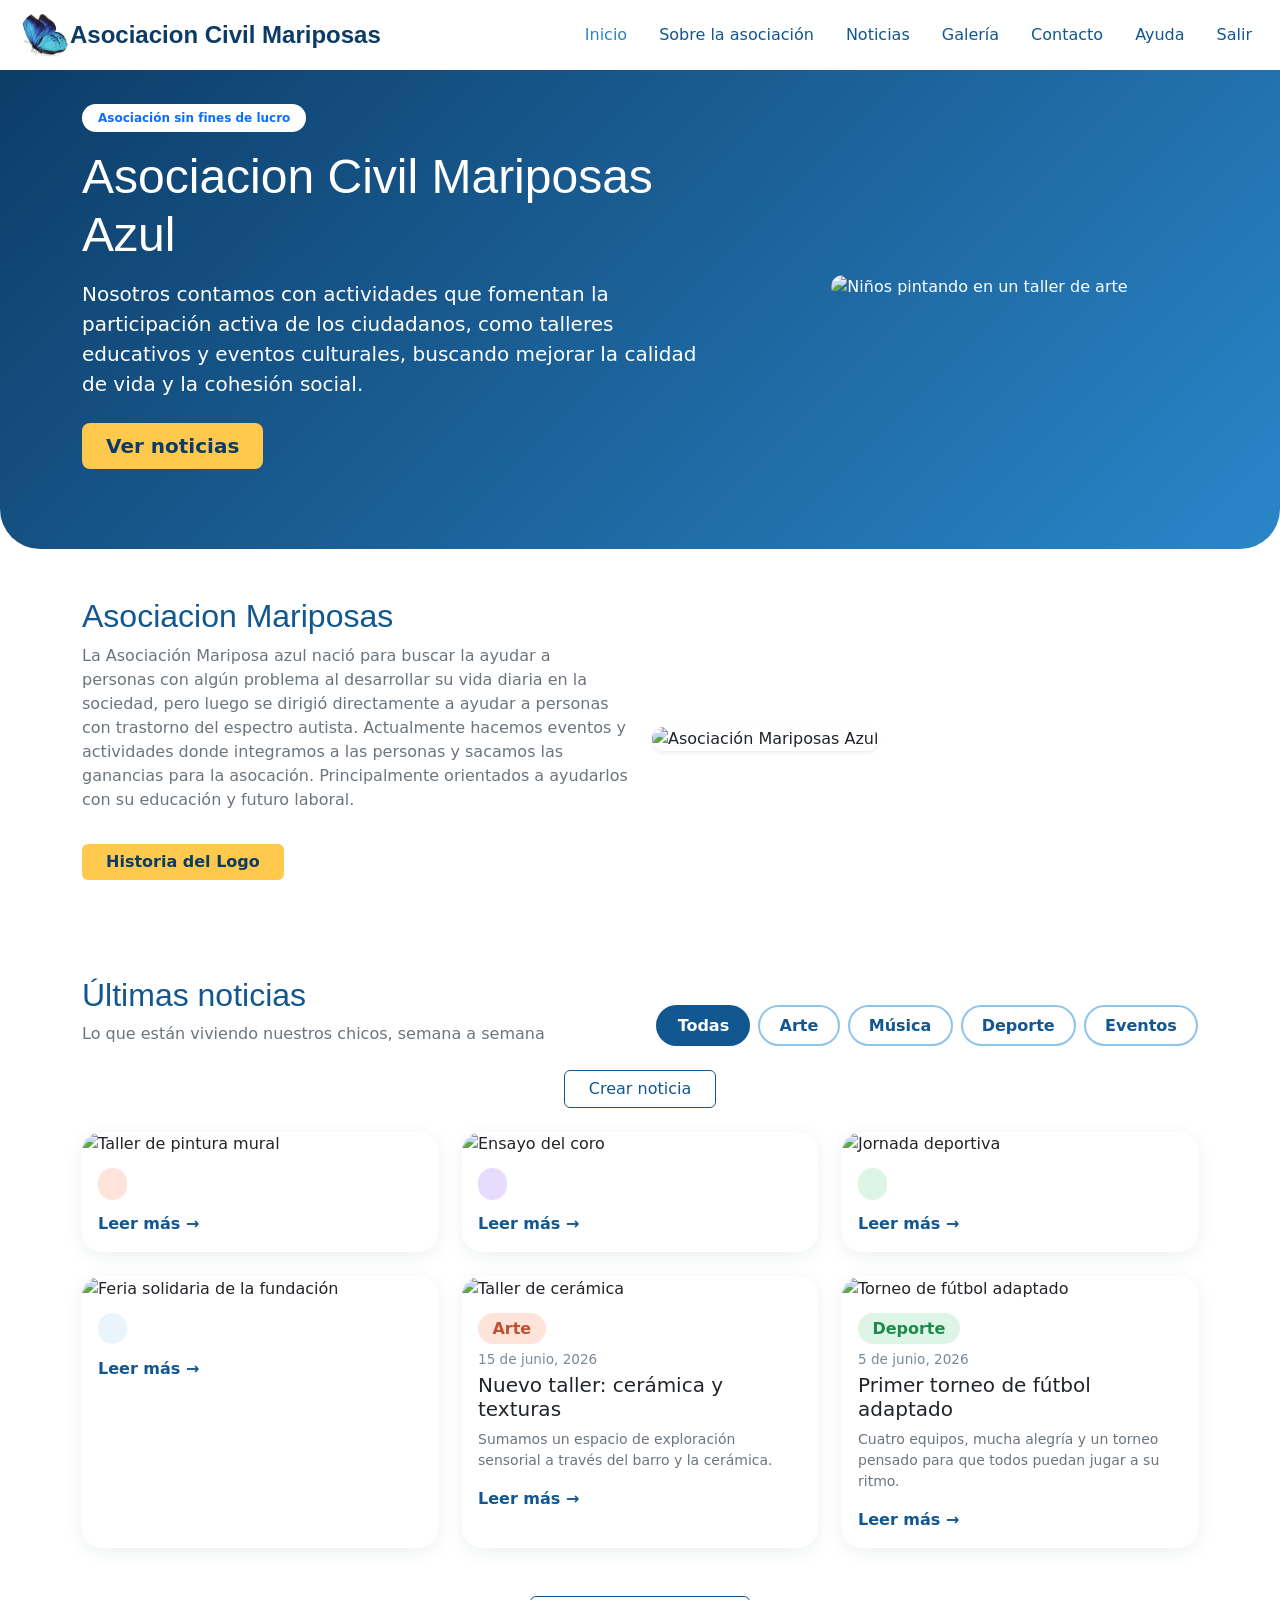
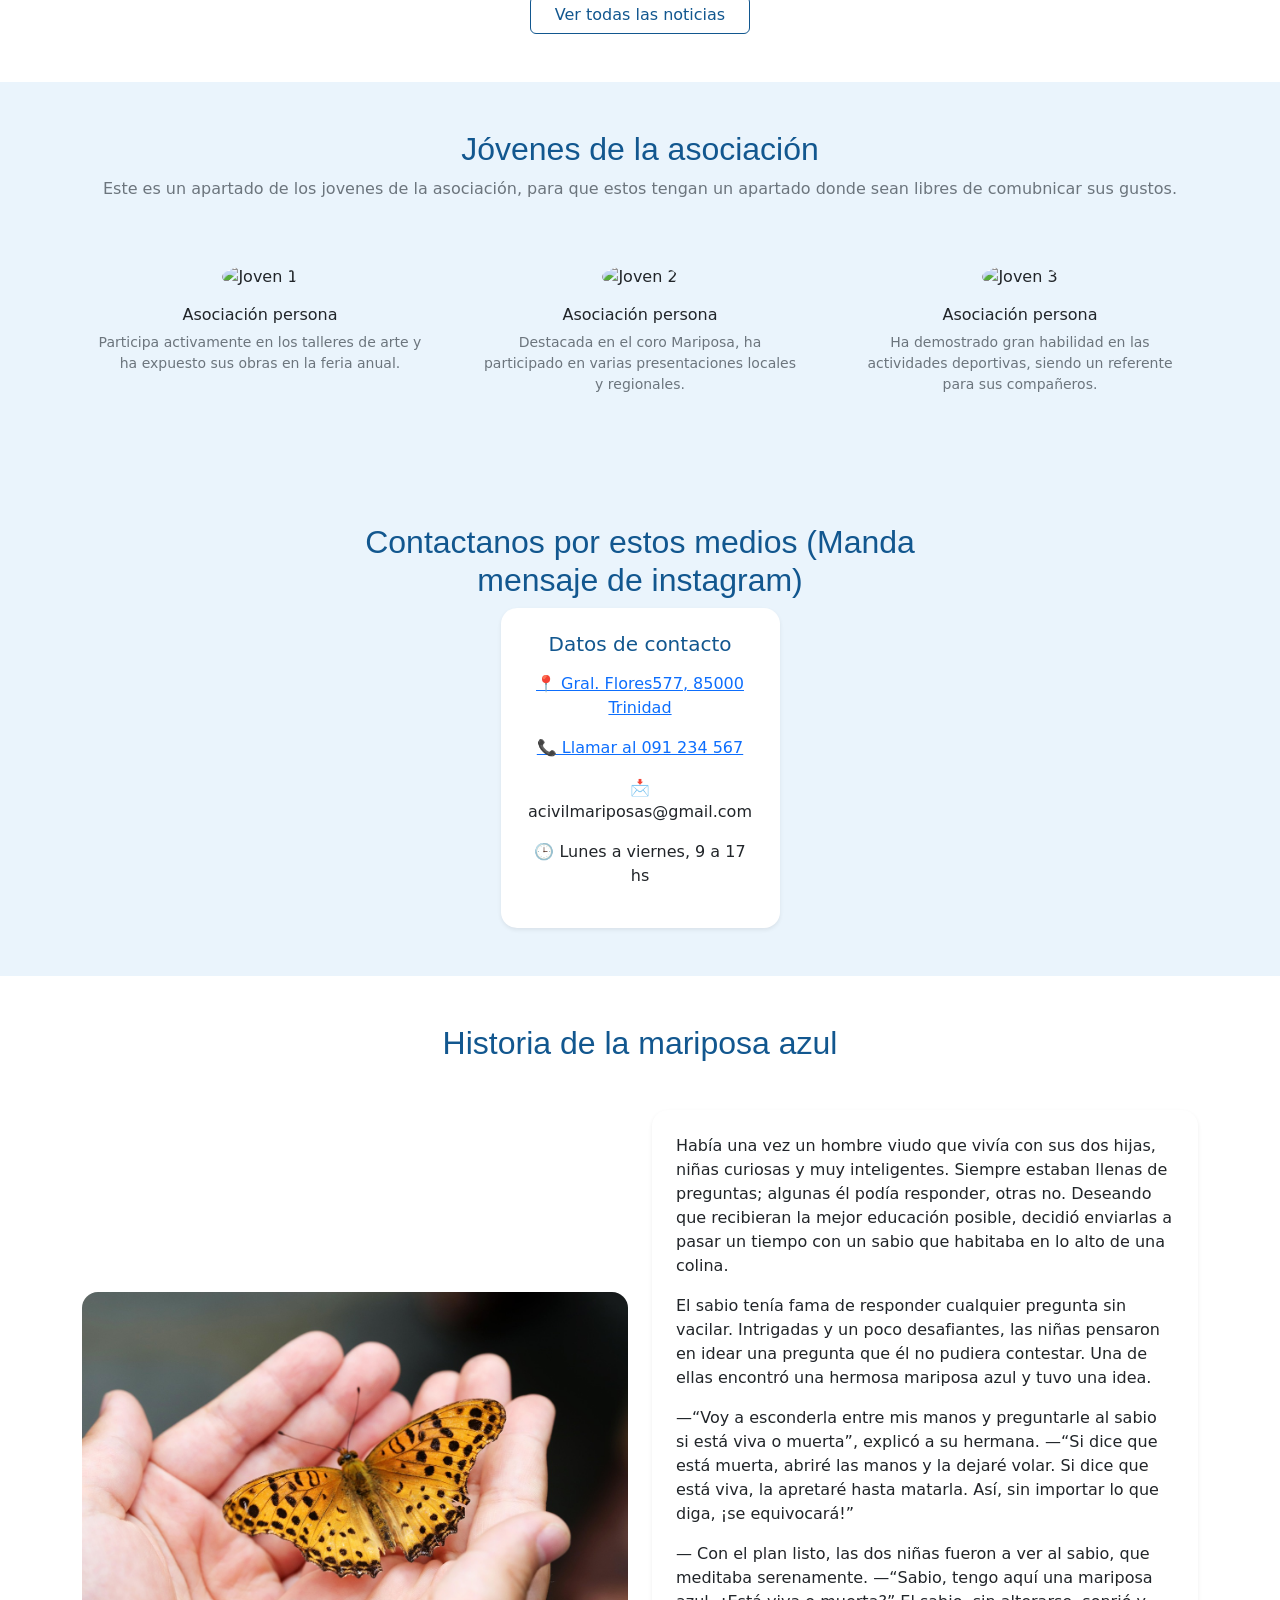
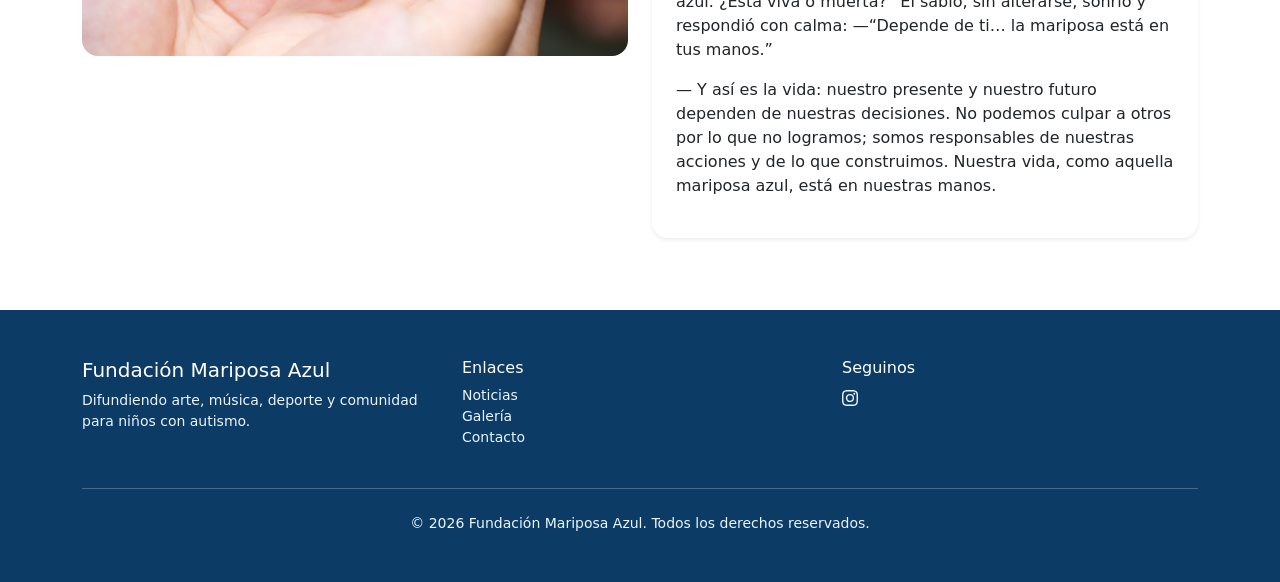
==== commit fdb3312c: "Commit para el profe, tenemos que sacar la APIKey del codigo" ====
--- a/index.html
+++ b/index.html
@@ -12,7 +12,6 @@
 </head>
 
 <body>
-
   <!-- NAVBAR -->
   <nav class="navbar navbar-expand-lg sticky-top py-3">
     <div class="container">
@@ -99,7 +98,8 @@
       <div class="text-center mb-4">
         <a href="/public/noticia.html">
           <button id="btnCrearNoticia" class="btn btn-outline-primary px-4"
-            style="color:var(--azul-700); border-color:var(--azul-700)">Crear noticia</button>
+            style="color:var(--azul-700); border-color:var(--azul-700)" 
+            style="display: none;" >Crear noticia</button>
         </a>
       </div>
       <div class="row g-4">
@@ -107,11 +107,10 @@
           <div class="card-noticia">
             <img src="https://placehold.co/400x220/ff8b6b/ffffff?text=Taller+de+pintura" alt="Taller de pintura mural">
             <div class="p-3">
-              <span class="badge-cat badge-arte">Arte</span>
-              <p class="fecha-noticia mt-2 mb-1">18 de julio, 2026</p>
-              <h5>Terminamos el mural colectivo del patio</h5>
-              <p class="text-secondary small">Durante seis semanas, el grupo de talleres de arte pintó un mural
-                inspirado en el mar y sus colores.</p>
+              <span class="badge-cat badge-arte"></span>
+              <p class="fecha-noticia mt-2 mb-1"></p>
+              <h5></h5>
+              <p class="text-secondary small"></p>
               <a href="#" class="fw-bold text-decoration-none" style="color:var(--azul-700)">Leer más →</a>
             </div>
           </div>
@@ -121,11 +120,10 @@
           <div class="card-noticia">
             <img src="https://placehold.co/400x220/6a3fc9/ffffff?text=Coro+Mariposa" alt="Ensayo del coro">
             <div class="p-3">
-              <span class="badge-cat badge-musica">Música</span>
-              <p class="fecha-noticia mt-2 mb-1">10 de julio, 2026</p>
-              <h5>El coro Mariposa se presenta este agosto</h5>
-              <p class="text-secondary small">Después de meses de ensayo, el coro se prepara para su primera
-                presentación abierta a las familias.</p>
+              <span class="badge-cat badge-musica"></span>
+              <p class="fecha-noticia mt-2 mb-1"></p>
+              <h5></h5>
+              <p class="text-secondary small"></p>
               <a href="#" class="fw-bold text-decoration-none" style="color:var(--azul-700)">Leer más →</a>
             </div>
           </div>
@@ -135,11 +133,10 @@
           <div class="card-noticia">
             <img src="https://placehold.co/400x220/1e8a4c/ffffff?text=Jornada+deportiva" alt="Jornada deportiva">
             <div class="p-3">
-              <span class="badge-cat badge-deporte">Deporte</span>
-              <p class="fecha-noticia mt-2 mb-1">2 de julio, 2026</p>
-              <h5>Jornada de natación adaptada, un éxito</h5>
-              <p class="text-secondary small">Más de 20 chicos participaron de la jornada de natación, con
-                acompañamiento personalizado en el agua.</p>
+              <span class="badge-cat badge-deporte"></span>
+              <p class="fecha-noticia mt-2 mb-1"></p>
+              <h5></h5>
+              <p class="text-secondary small"></p>
               <a href="#" class="fw-bold text-decoration-none" style="color:var(--azul-700)">Leer más →</a>
             </div>
           </div>
@@ -150,11 +147,10 @@
             <img src="https://placehold.co/400x220/12578f/ffffff?text=Feria+solidaria"
               alt="Feria solidaria de la fundación">
             <div class="p-3">
-              <span class="badge-cat badge-evento">Evento</span>
-              <p class="fecha-noticia mt-2 mb-1">25 de junio, 2026</p>
-              <h5>Feria solidaria: gracias por acompañarnos</h5>
-              <p class="text-secondary small">Recaudamos fondos para renovar el espacio sensorial gracias a la comunidad
-                que nos visitó.</p>
+              <span class="badge-cat badge-evento"></span>
+              <p class="fecha-noticia mt-2 mb-1"></p>
+              <h5></h5>
+              <p class="text-secondary small"></p>
               <a href="#" class="fw-bold text-decoration-none" style="color:var(--azul-700)">Leer más →</a>
             </div>
           </div>
@@ -191,7 +187,7 @@
       </div>
 
       <div class="text-center mt-5">
-        <a href="#" class="btn btn-outline-primary px-4" style="color:var(--azul-700); border-color:var(--azul-700)">Ver
+        <a href="public/verNoticias.html" class="btn btn-outline-primary px-4" style="color:var(--azul-700); border-color:var(--azul-700)">Ver
           todas las noticias</a>
       </div>
     </div>
@@ -416,7 +412,39 @@
       }
     }
 
-
+    async function comprobarAdmin() {
+
+    const boton = document.getElementById("btnCrearNoticia");
+
+    // Obtener usuario autenticado
+    const {
+        data: { user },
+        error: errorUsuario
+    } = await supabase.auth.getUser();
+
+    if (errorUsuario || !user) {
+        console.log("Usuario no autenticado");
+        // El botón continúa oculto
+        return;
+    }
+
+    // Buscar al usuario en la tabla admin
+    const { data, error } = await supabase
+        .from("admin")
+        .select("id")
+        .eq("id", user.id)
+        .maybeSingle();
+
+    if (error) {
+        console.error("Error comprobando administrador:", error);
+        return;
+    }
+
+    // Si existe en la tabla admin, mostrar botón
+    if (data) {
+        boton.style.display = "block";
+    }
+}
 /*    <a href="#" id="borrar">Borrar</a>
     let rol = localStorage.getItem("rol");
     if (rol !== "admin") {
@@ -447,6 +475,9 @@
 
 }); */
 
+document.addEventListener("DOMContentLoaded", () => {
+    comprobarAdmin();
+});
     cargarNoticias();
   </script>
 </body>
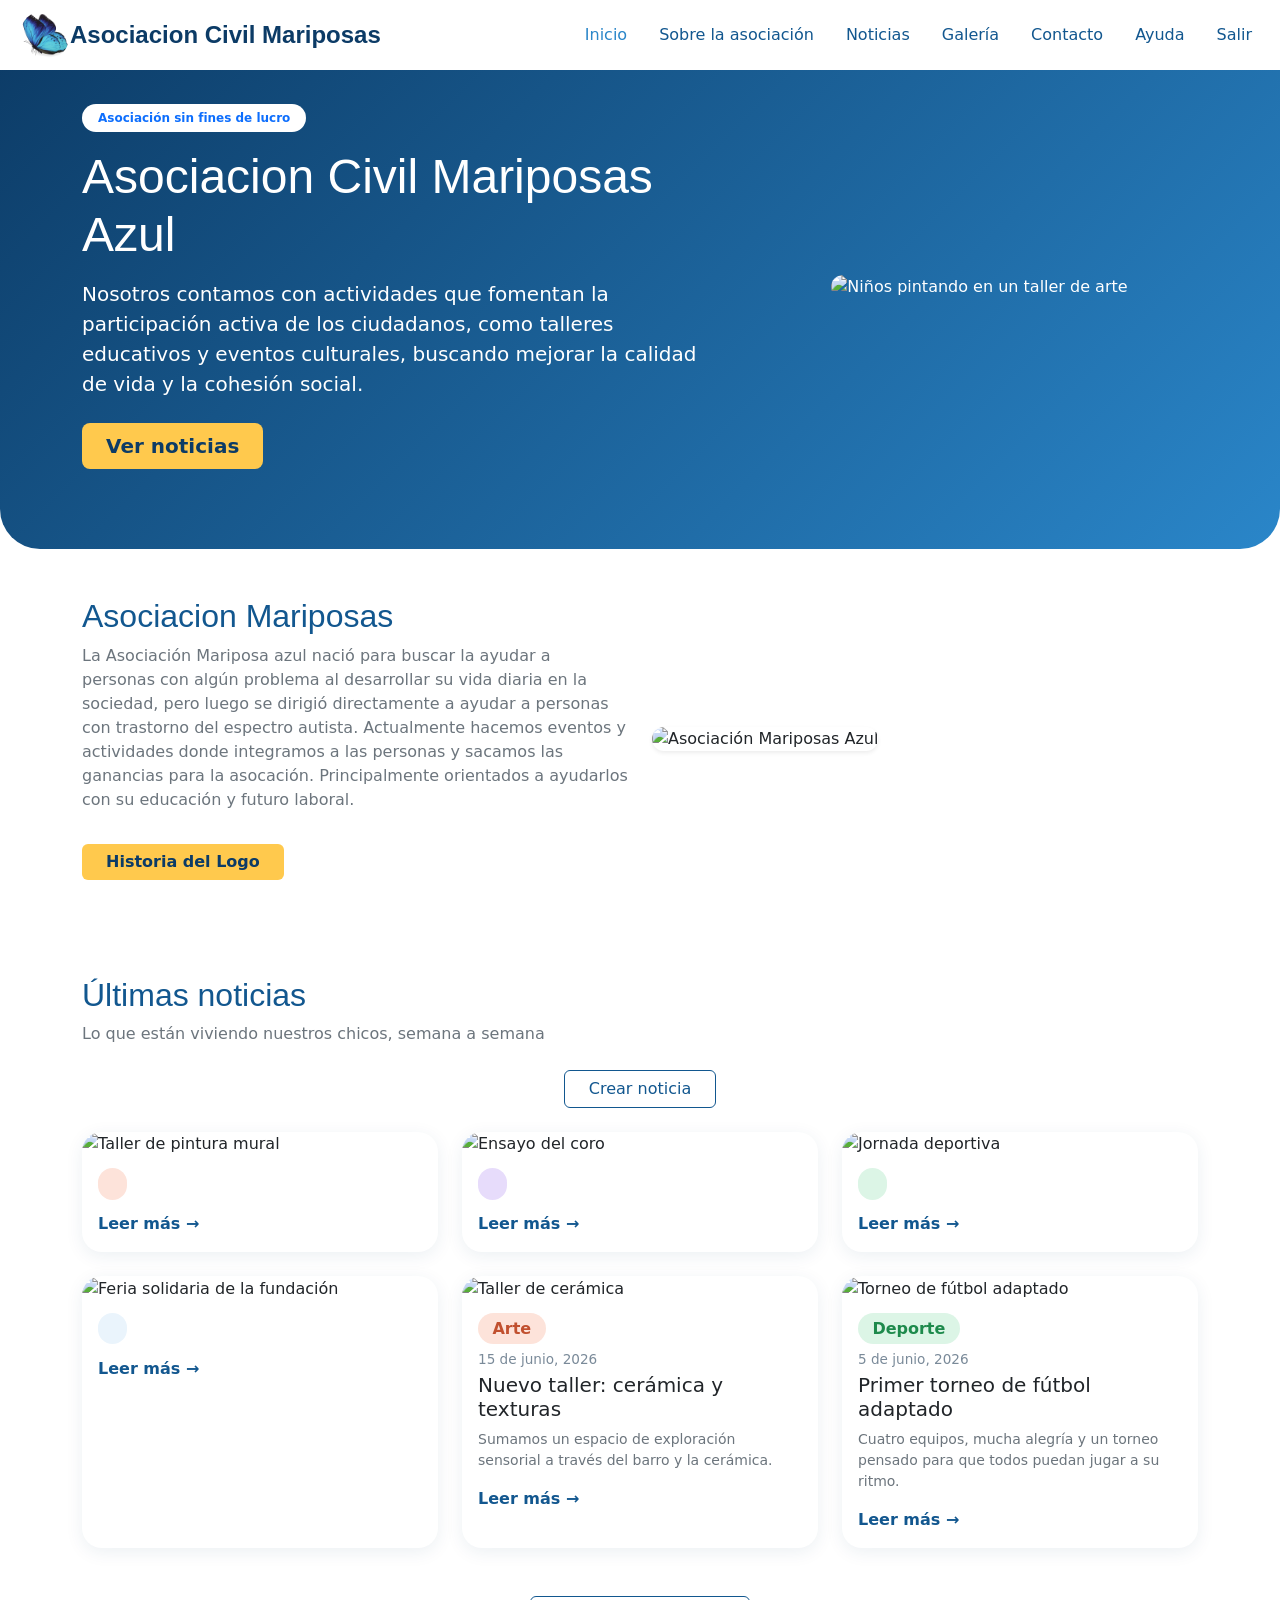
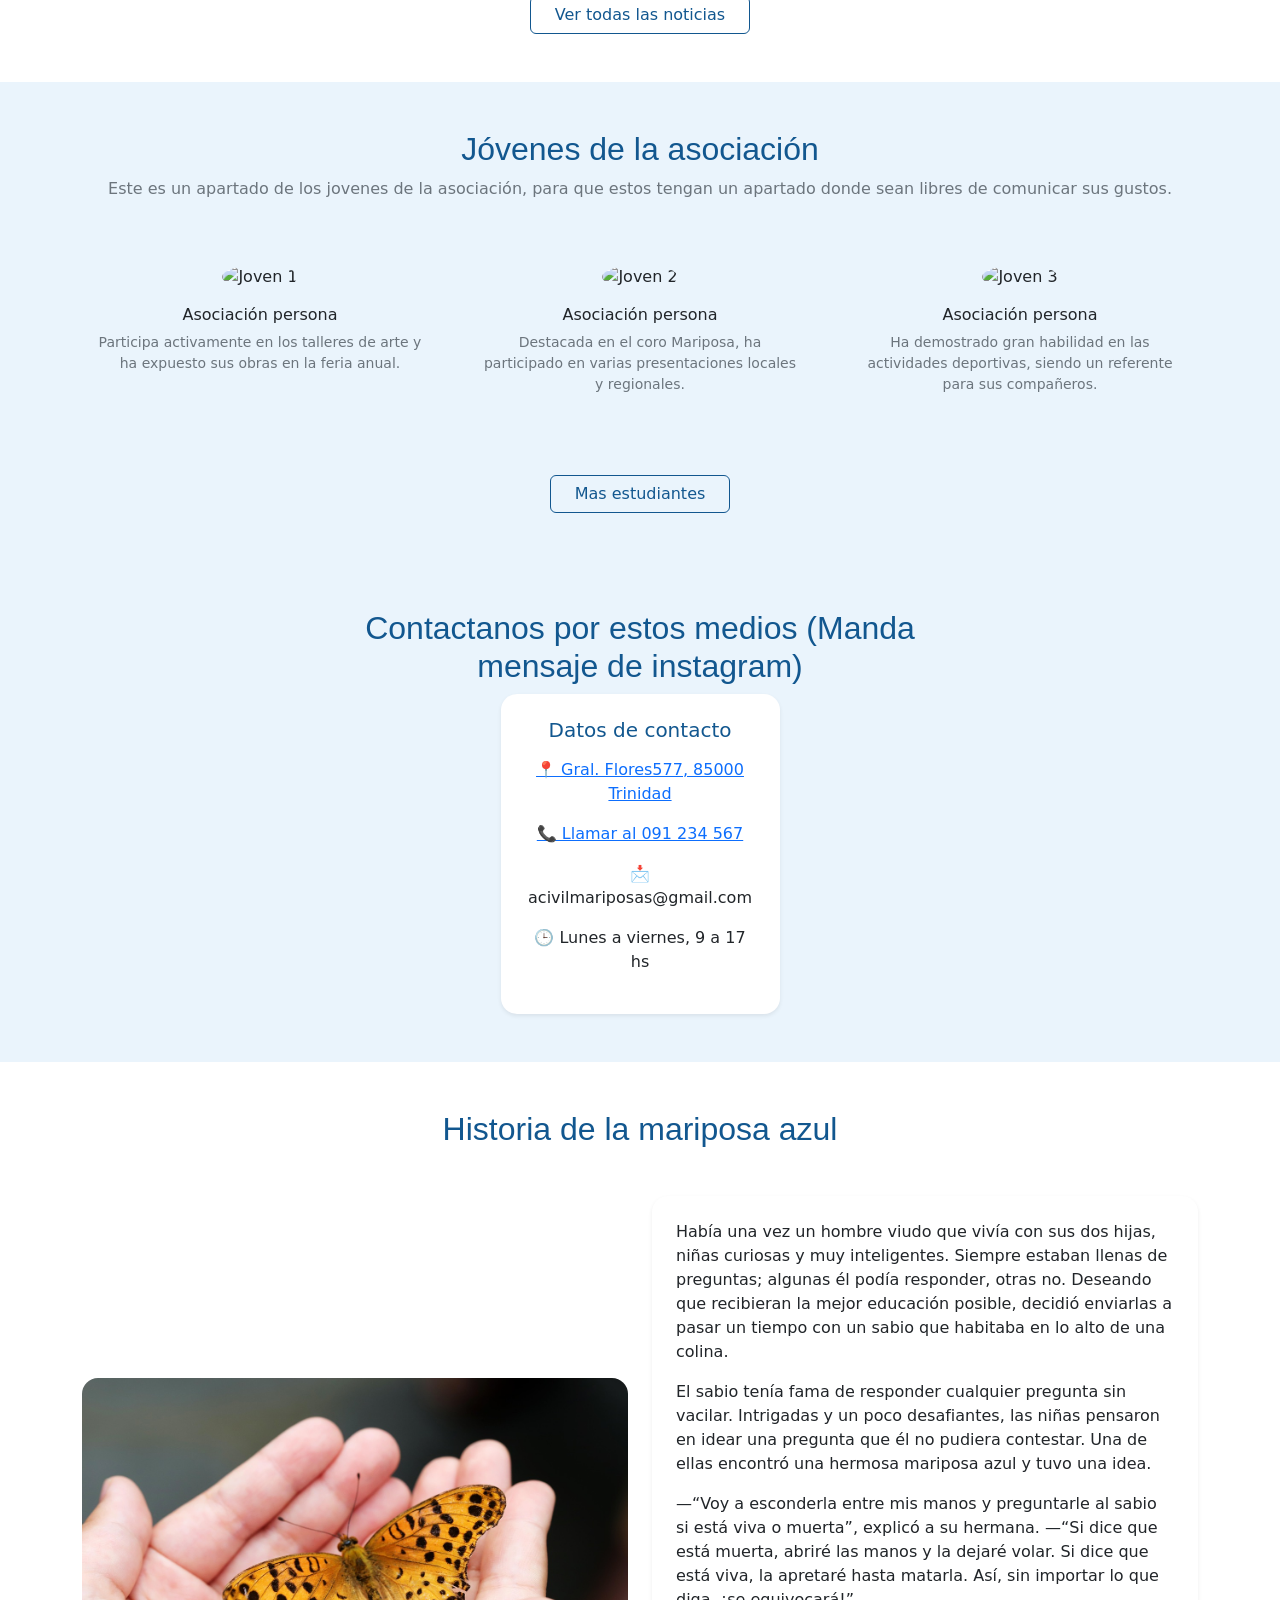
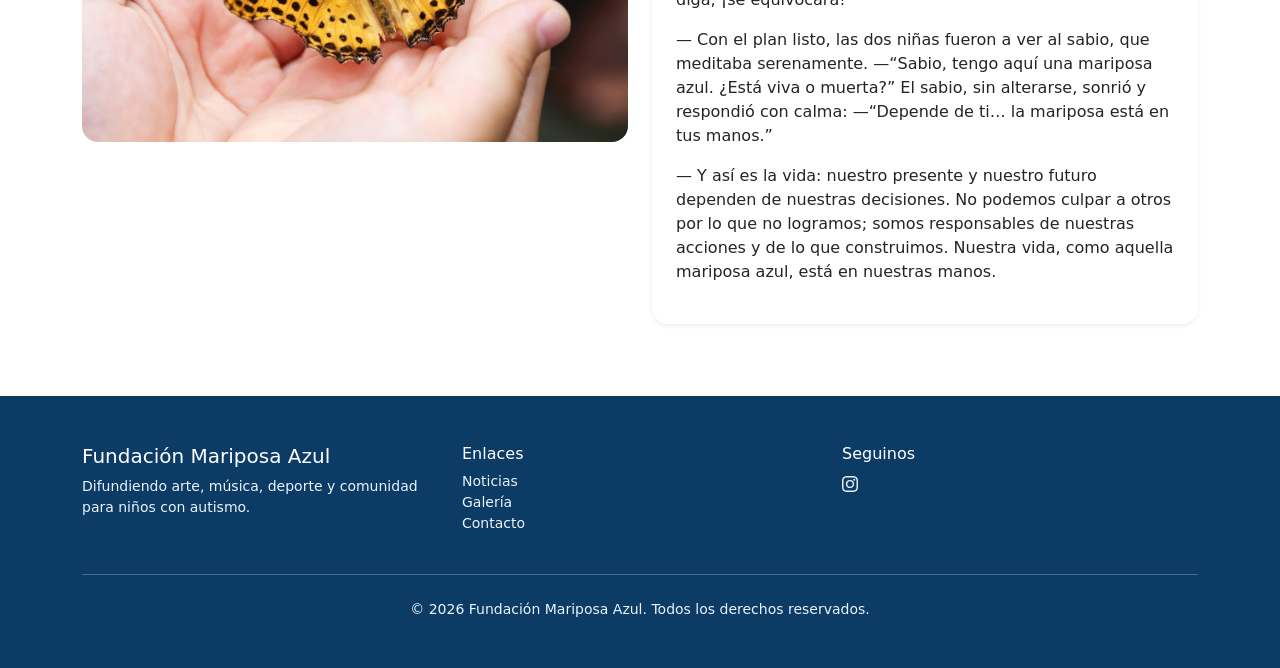
==== commit f0019bf1: "Se agrego un index nuevo, se estaba tratando de arreglar la parte de noticias" ====
--- a/index.html
+++ b/index.html
@@ -86,13 +86,6 @@
           <h2 style="color:var(--azul-700)">Últimas noticias</h2>
           <p class="text-secondary mb-0">Lo que están viviendo nuestros chicos, semana a semana</p>
         </div>
-        <div class="d-flex flex-wrap gap-2">
-          <button class="filtro-btn active">Todas</button>
-          <button class="filtro-btn ">Arte</button>
-          <button class="filtro-btn">Música</button>
-          <button class="filtro-btn">Deporte</button>
-          <button class="filtro-btn">Eventos</button>
-        </div>
       </div>
 
       <div class="text-center mb-4">
@@ -200,7 +193,7 @@
       <div class="text-center mb-5">
         <h2 style="color:var(--azul-700)">Jóvenes de la asociación</h2>
         <p class="text-secondary">Este es un apartado de los jovenes de la asociación, para que estos tengan un apartado
-          donde sean libres de comubnicar sus gustos.</p>
+          donde sean libres de comunicar sus gustos.</p>
       </div>
       <div class="row g-4">
         <div class="col-md-6 col-lg-4">
@@ -232,6 +225,10 @@
         </div>
       </div>
     </div>
+    </div>
+    <div class="text-center mt-5">
+        <a href="public/historiaAlumnos.html" class="btn btn-outline-primary px-4" style="color:var(--azul-700); border-color:var(--azul-700)">Mas estudiantes</a>
+      </div>
   </section>
 
   <!-- CONTACTO -->
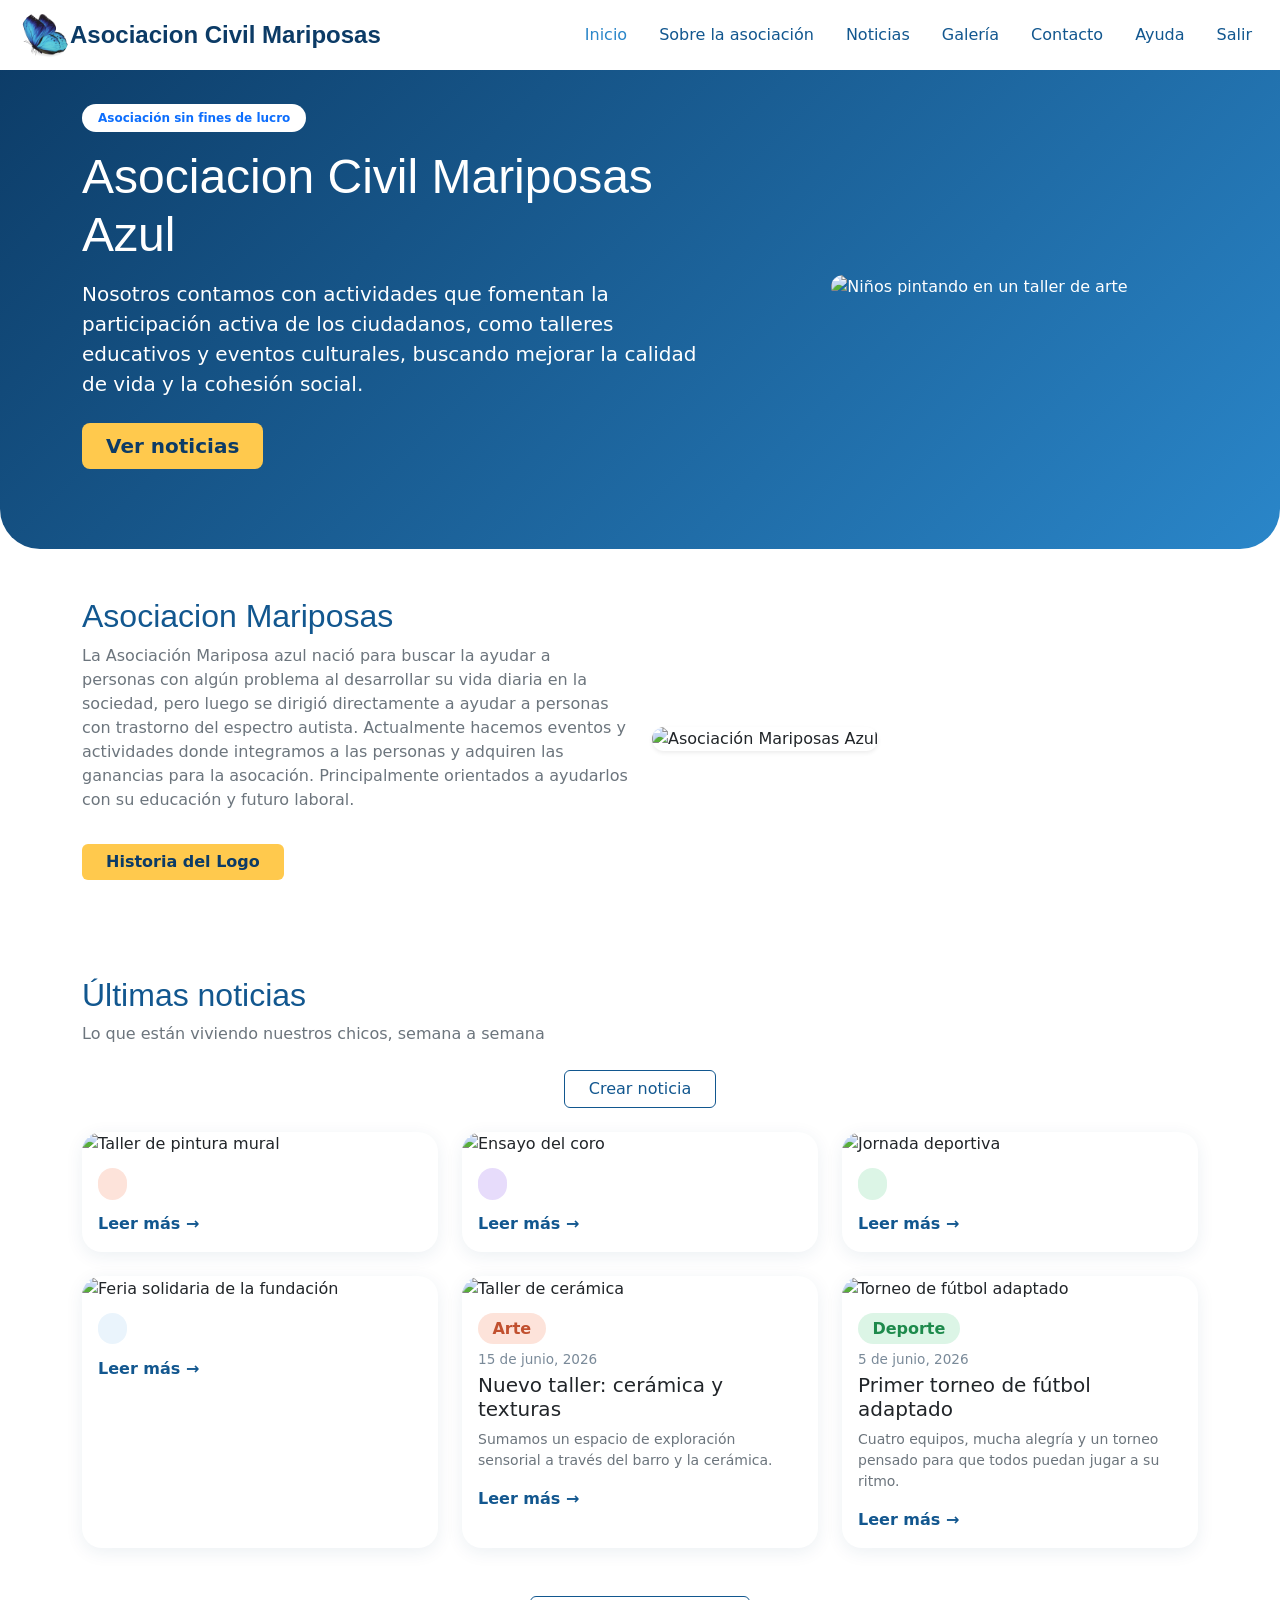
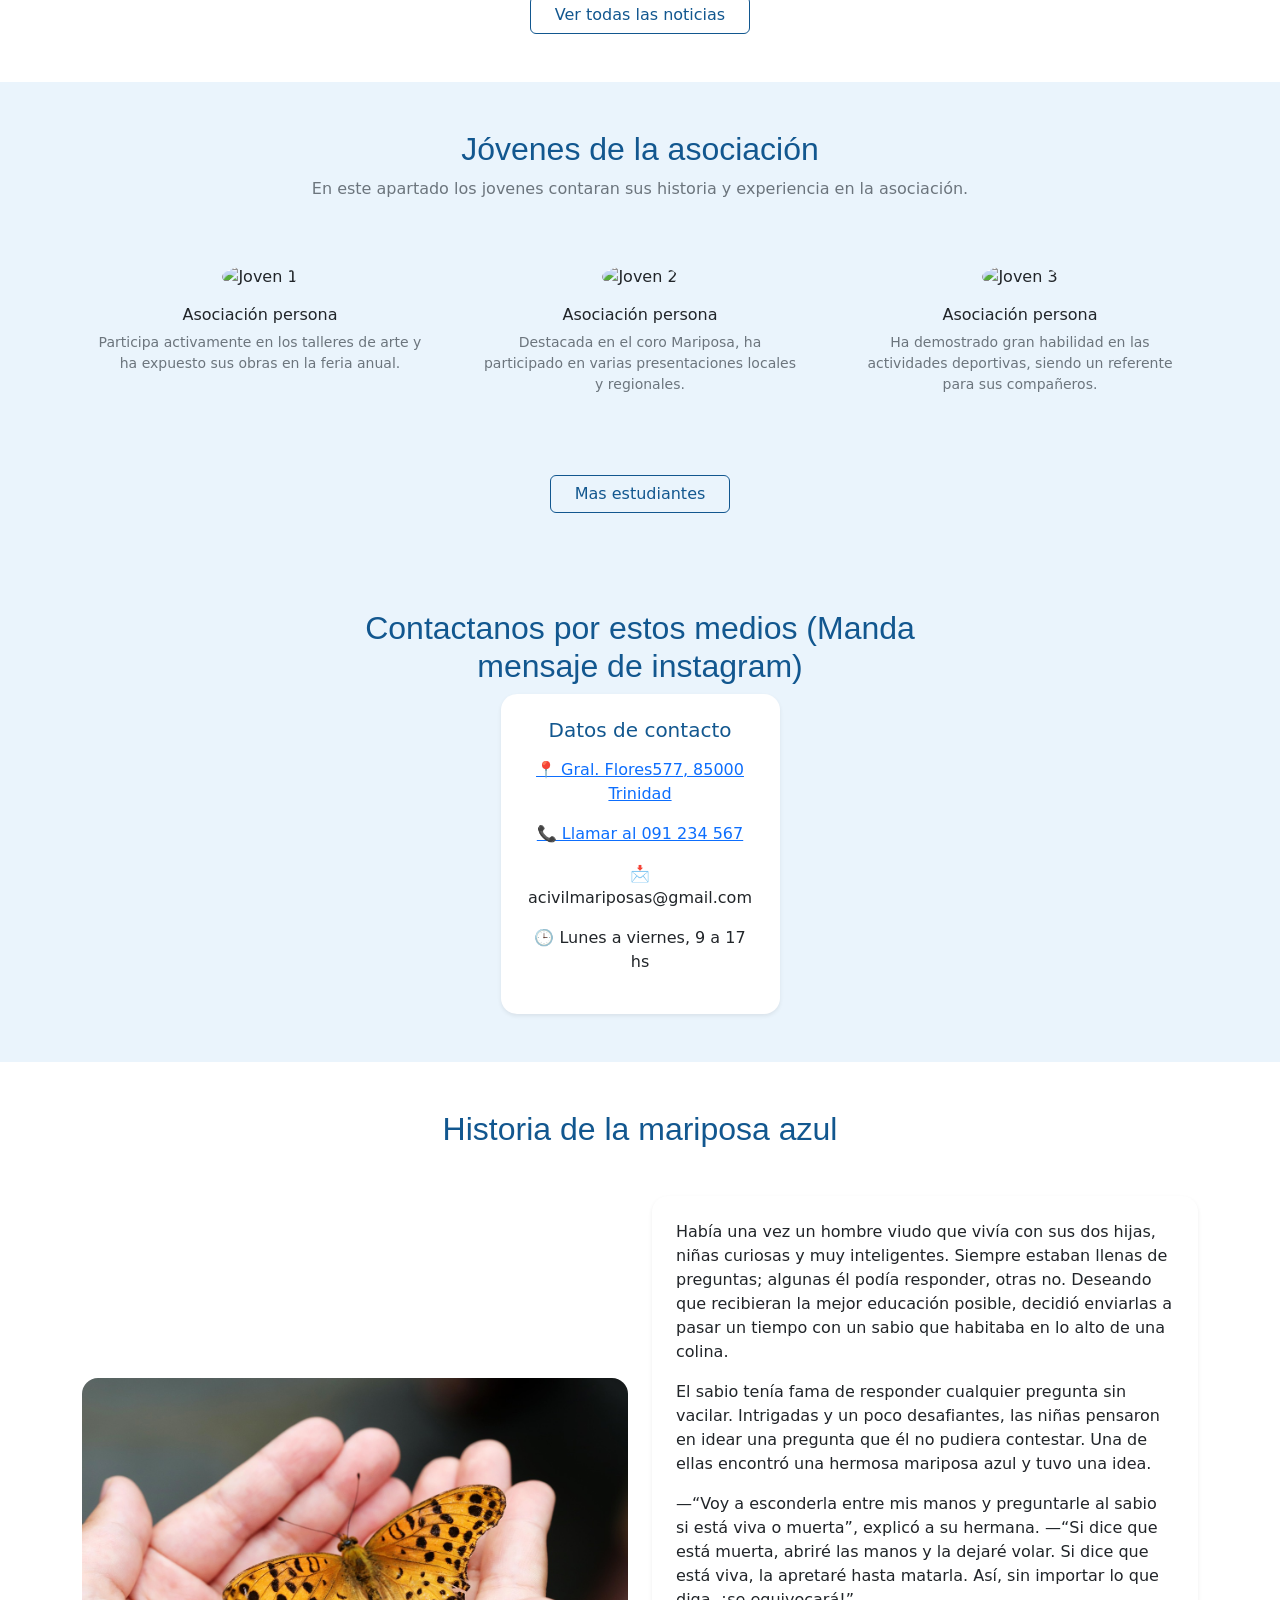
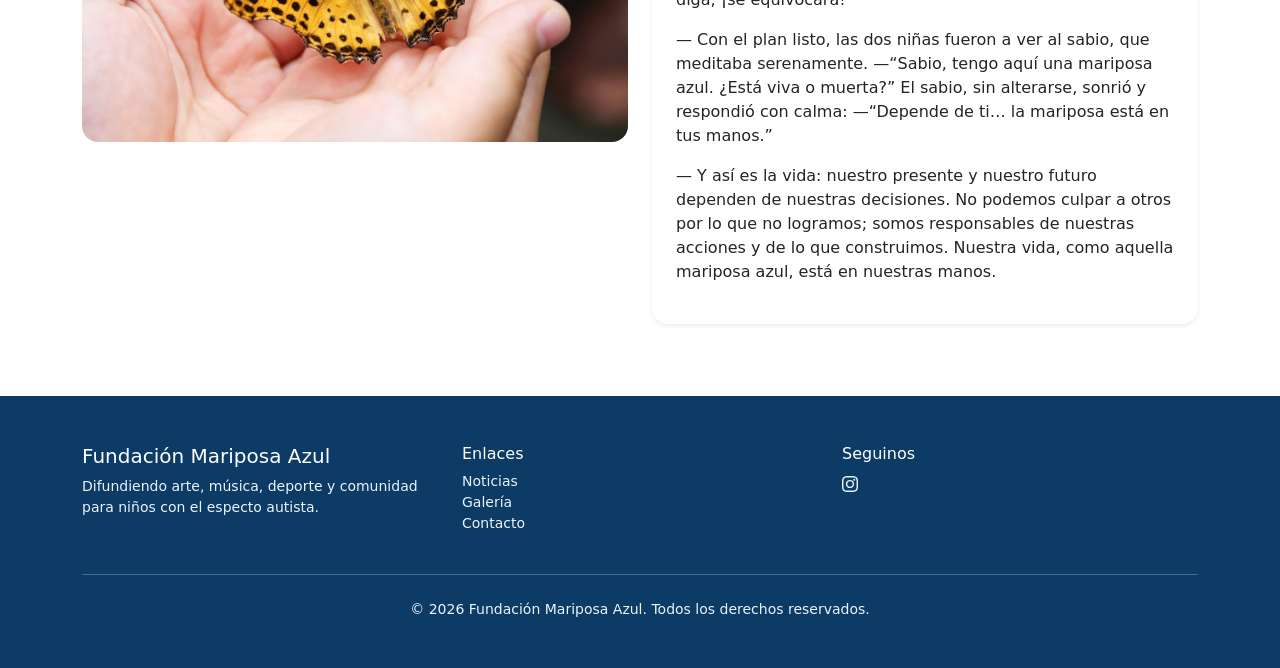
==== commit 318314ff: "Trate de correguir el problema de que no se podia subir imagenes. Nota: no puede" ====
--- a/index.html
+++ b/index.html
@@ -63,10 +63,9 @@
         <div class="col-lg-6">
           <h2 style="color:var(--azul-700)">Asociacion Mariposas</h2>
           <p class="text-secondary">La Asociación Mariposa azul nació para buscar la ayudar a personas con algún
-            problema
-            al desarrollar su vida diaria en la sociedad, pero luego se dirigió directamente a ayudar a personas con
+            problema al desarrollar su vida diaria en la sociedad, pero luego se dirigió directamente a ayudar a personas con
             trastorno del espectro autista. Actualmente hacemos eventos y actividades donde integramos a las personas y
-            sacamos las ganancias para la asocación. Principalmente orientados a ayudarlos con su educación y futuro
+            adquiren las ganancias para la asocación. Principalmente orientados a ayudarlos con su educación y futuro
             laboral.</p>
           <a href="#historia-logo" class="btn btn-amarillo px-4 mt-3" id="btn-amarillo">Historia del Logo</a>
         </div>
@@ -192,8 +191,7 @@
     <div class="container">
       <div class="text-center mb-5">
         <h2 style="color:var(--azul-700)">Jóvenes de la asociación</h2>
-        <p class="text-secondary">Este es un apartado de los jovenes de la asociación, para que estos tengan un apartado
-          donde sean libres de comunicar sus gustos.</p>
+        <p class="text-secondary">En este apartado los jovenes contaran sus historia y experiencia en la asociación.</p>
       </div>
       <div class="row g-4">
         <div class="col-md-6 col-lg-4">
@@ -307,7 +305,7 @@
       <div class="row g-4">
         <div class="col-md-4">
           <h5 class="text-white">Fundación Mariposa Azul</h5>
-          <p class="small">Difundiendo arte, música, deporte y comunidad para niños con autismo.</p>
+          <p class="small">Difundiendo arte, música, deporte y comunidad para niños con el especto autista.</p>
         </div>
         <div class="col-md-4">
           <h6 class="text-white">Enlaces</h6>
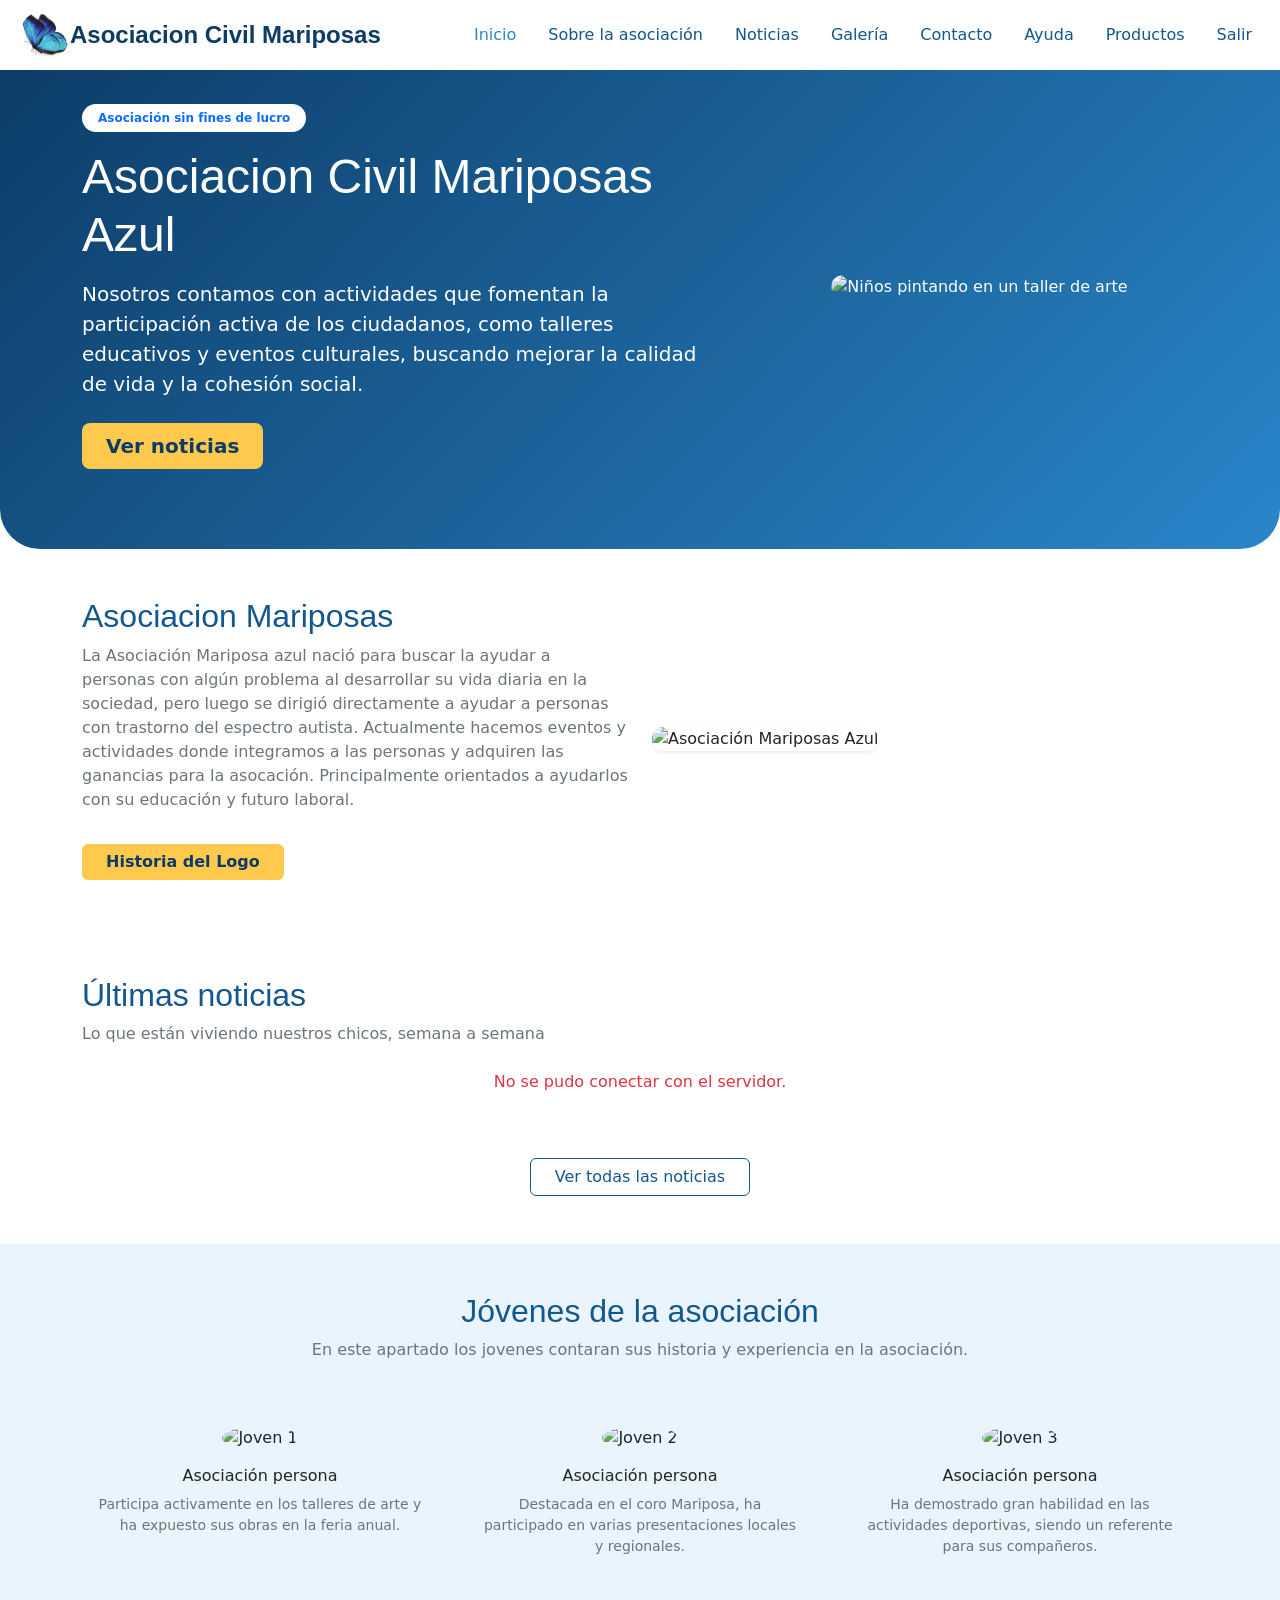
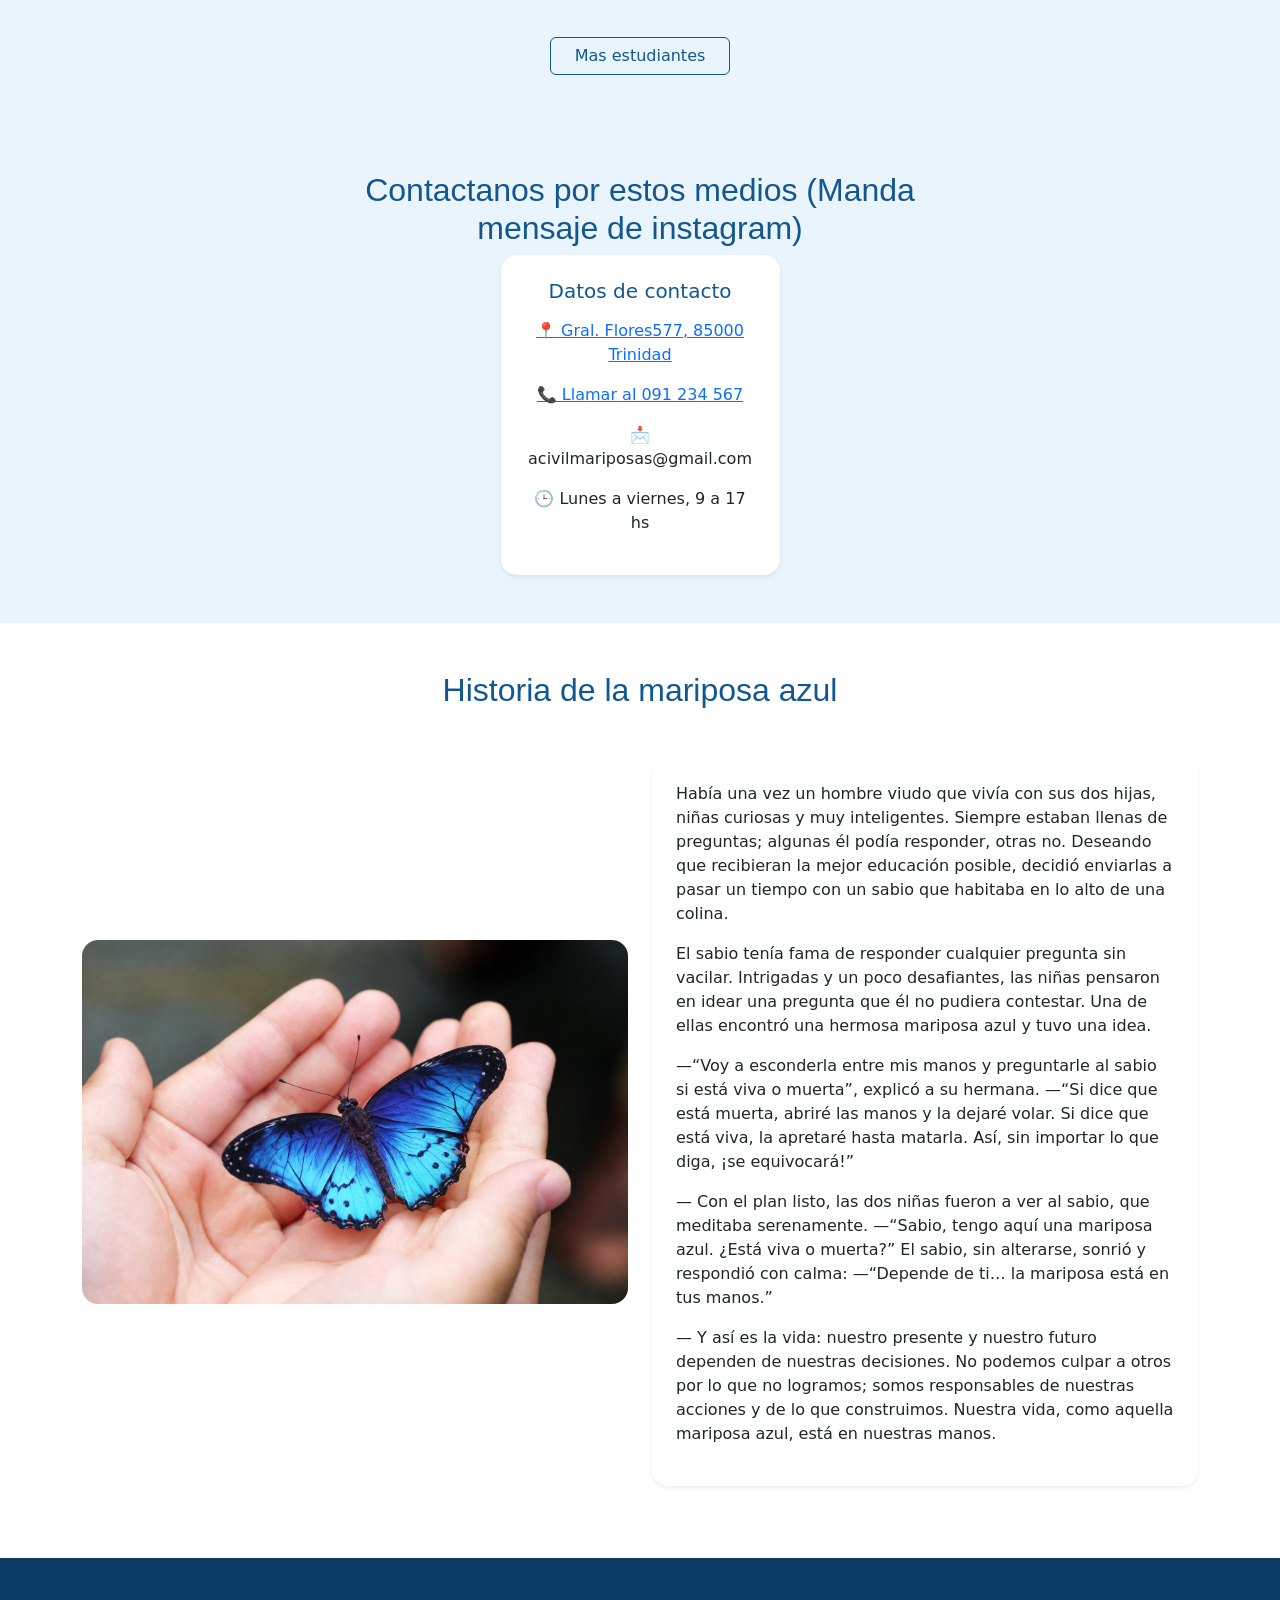
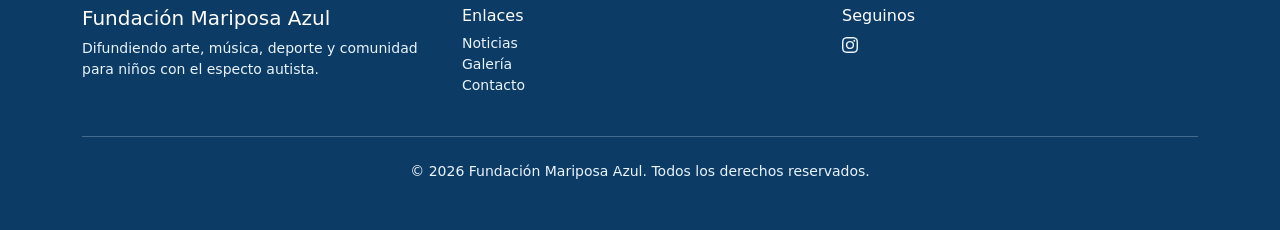
==== commit f21b4191: "Probando? Probando?" ====
--- a/index.html
+++ b/index.html
@@ -18,17 +18,18 @@
       <div class="nav-logo">
         <img src="assets/imagenes/FundacionLogo.png" alt="Logo de la Asociación Mariposa Azul" class="logo">
         <a class="navbar-brand fs-4" href="#inicio">Asociacion Civil Mariposas</a>
-<div class="collapse navbar-collapse justify-content-end" id="menuNav">
+      <div class="collapse navbar-collapse justify-content-end" id="menuNav">
 
 
           <ul class="navbar-nav gap-lg-3 align-items-center">
             <li class="nav-item"><a class="nav-link active" href="#inicio">Inicio</a></li>
             <li class="nav-item"><a class="nav-link" href="#sobre-la-fundación">Sobre la asociación</a></li>
             <li class="nav-item"><a class="nav-link" href="#noticias">Noticias</a></li>
-            <li class="nav-item"><a class="nav-link" href="#galeria">Galería</a></li>
+            <li class="nav-item"><a class="nav-link" href="/public/galeria.html">Galería</a></li>
             <li class="nav-item"><a class="nav-link" href="#contacto">Contacto</a></li>
             <li class="nav-item"><a class="nav-link" href="/public/ayuda.html">Ayuda</a></li>
-            <li class="nav-item"><a class="nav-link" href="public/login.html">Salir</a></li>
+            <li class="nav-item"><a class="nav-link" href="/public/productos.html">Productos</a></li>
+            <li class="nav-item"><a class="nav-link" id="btnSalir" href="/public/login.html">Salir</a></li>
           </ul>
         </div>
       </div>
@@ -88,10 +89,8 @@
       </div>
 
       <div class="text-center mb-4">
-        <a href="/public/noticia.html">
-          <button id="btnCrearNoticia" class="btn btn-outline-primary px-4"
-            style="color:var(--azul-700); border-color:var(--azul-700)" 
-            style="display: none;" >Crear noticia</button>
+        <a href="/public/noticia.html" id="btnCrearNoticia" class="btn btn-outline-primary px-4"
+          style="display:none; color:var(--azul-700); border-color:var(--azul-700)">Crear noticia
         </a>
       </div>
       <div class="row g-4">
@@ -152,11 +151,9 @@
           <div class="card-noticia">
             <img src="https://placehold.co/400x220/ff8b6b/ffffff?text=Arte+en+cer%C3%A1mica" alt="Taller de cerámica">
             <div class="p-3">
-              <span class="badge-cat badge-arte">Arte</span>
-              <p class="fecha-noticia mt-2 mb-1">15 de junio, 2026</p>
-              <h5>Nuevo taller: cerámica y texturas</h5>
-              <p class="text-secondary small">Sumamos un espacio de exploración sensorial a través del barro y la
-                cerámica.</p>
+              <p class="fecha-noticia mt-2 mb-1"></p>
+              <h5></h5>
+              <p class="text-secondary small"></p>
               <a href="#" class="fw-bold text-decoration-none" style="color:var(--azul-700)">Leer más →</a>
             </div>
           </div>
@@ -167,11 +164,9 @@
             <img src="https://placehold.co/400x220/1e8a4c/ffffff?text=Torneo+de+f%C3%BAtbol"
               alt="Torneo de fútbol adaptado">
             <div class="p-3">
-              <span class="badge-cat badge-deporte">Deporte</span>
-              <p class="fecha-noticia mt-2 mb-1">5 de junio, 2026</p>
-              <h5>Primer torneo de fútbol adaptado</h5>
-              <p class="text-secondary small">Cuatro equipos, mucha alegría y un torneo pensado para que todos puedan
-                jugar a su ritmo.</p>
+              <p class="fecha-noticia mt-2 mb-1"></p>
+              <h5></h5>
+              <p class="text-secondary small"></p>
               <a href="#" class="fw-bold text-decoration-none" style="color:var(--azul-700)">Leer más →</a>
             </div>
           </div>
@@ -249,7 +244,7 @@
                     </a>
                   </li>
                   <li class="mb-3">
-                    <a href="tel:+59891234567" class="call-button">📞 Llamar al 091 234 567</a>
+                    <a href="https://wa.me/598095409719s" target="_blank" class="call-button">📞 Llamar al 091 234 567</a>
                   </li>
                   <li class="mb-3">📩 acivilmariposas@gmail.com</li>
                   <li class="mb-3">🕒 Lunes a viernes, 9 a 17 hs</li>
@@ -328,25 +323,49 @@
             </a>  
           </div>
         </div>
-      </div>
+</div>
       <hr class="border-light opacity-25 my-4">
       <p class="small text-center mb-0">© 2026 Fundación Mariposa Azul. Todos los derechos reservados.</p>
     </div>
   </footer>
 
+  <script src="https://cdn.jsdelivr.net/npm/@supabase/supabase-js@2"></script>
   <script src="https://cdn.jsdelivr.net/npm/bootstrap@5.3.3/dist/js/bootstrap.bundle.min.js"></script>
-  <script>
-
-    const ApiURL = "https://rmnnjxletaweppdvipgs.supabase.co/rest/v1/noticias";
-    const ApiKey = "sb_publishable_P7FSsXDyYBMEvZzkjVm7nA_E0vo-qNH";
-
-    // Filtro simple de categorías (visual)
-    document.querySelectorAll('.filtro-btn').forEach(btn => {
-      btn.addEventListener('click', () => {
-        document.querySelectorAll('.filtro-btn').forEach(b => b.classList.remove('active'));
-        btn.classList.add('active');
-      });
+  <script type="module">
+  const API = "http://localhost:3000";
+  const contenedor = document.querySelector("#noticias .row.g-4");
+
+  let config;
+  try {
+    config = await (await fetch(`${API}/api/config`)).json();
+  } catch (e) {
+    contenedor.innerHTML = '<p class="text-danger text-center">No se pudo conectar con el servidor.</p>';
+    throw e;
+  }
+
+  const ApiKey = config.anonKey;
+  const ApiURL = `${config.url}/rest/v1/noticias`;
+  const clienteSupabase = supabase.createClient(config.url, config.anonKey);
+  
+  let esAdmin = false;
+
+  async function comprobarAdmin() {
+    const { data: { user } } = await clienteSupabase.auth.getUser();
+    if (!user) return;
+
+    const { data, error } = await clienteSupabase
+      .from("admin").select("id").eq("user_id", user.id).maybeSingle();
+
+    if (error) return console.error("Error comprobando administrador:", error);
+    esAdmin = !!data;
+  }
+
+    function aplicarVistaAdmin() {
+      document.getElementById("btnCrearNoticia").style.display = esAdmin ? "inline-block" : "none";
+      document.querySelectorAll(".btn-borrar").forEach(btn => {
+      btn.style.display = esAdmin ? "inline-block" : "none";
     });
+  }
 
     async function cargarNoticias() {
 
@@ -372,28 +391,36 @@
         contenedorNoticias.innerHTML = "";
 
         data.forEach(noticia => {
+
+          let palabras = noticia.parrafo.split(" ").length;
+
           const card = document.createElement('div');
           card.className = 'col-md-6 col-lg-4';
           card.innerHTML = `
             <div class="card-noticia">
-                <img src="${noticia.imagen}" alt="${noticia.titulo}">
+                <img 
+                  src="${noticia.imagen}" 
+                  alt="${noticia.titulo}"
+                onerror="console.error('No se pudo cargar:', this.src)"
+                >
                 <div class="p-3">
-                    <span class="badge-cat ${noticia.categoria}">
-                        ${noticia.categoria}
                     </span>
                     <p class="fecha-noticia mt-2 mb-1">
                         ${new Date(noticia.fecha).toLocaleDateString()}
                     </p>
-                    <h5>${noticia.titulo}</h5>
+                    <h3>${noticia.titulo}</h3>
+                    <h5>${noticia.subtitulo}</h5>
                     <p class="text-secondary small">
                         ${noticia.parrafo}
                     </p>
-                    <a href="#" 
-                       class="fw-bold text-decoration-none"
-                       style="color:var(--azul-700)">
-                        Leer más →
-                    </a><hr>
-                    <a href="#" id="btnBorrar" class="fw-bold text-decoration-none" style="color:var(--azul-700)">
+                    ${palabras > 150 ? `
+                    <a href="#" class="fw-bold text-decoration-none" style="color:var(--azul-700)">
+                    Leer más →
+                    </a>
+                    ` : ""}
+                    <hr>
+                    <a href="#" class="fw-bold text-decoration-none btn-borrar" data-id="${noticia.id}" style="color:var(--azul-700); display:none">
+                       Borrar
                     </a>
                 </div>
             </div>
@@ -401,79 +428,47 @@
           contenedorNoticias.appendChild(card);
         });
         console.log("Noticias cargadas:", data);
-
       } catch (error) {
         console.log("Error al cargar las noticias: ", error)
       }
     }
 
-    async function comprobarAdmin() {
-
-    const boton = document.getElementById("btnCrearNoticia");
-
-    // Obtener usuario autenticado
-    const {
-        data: { user },
-        error: errorUsuario
-    } = await supabase.auth.getUser();
-
-    if (errorUsuario || !user) {
-        console.log("Usuario no autenticado");
-        // El botón continúa oculto
-        return;
-    }
-
-    // Buscar al usuario en la tabla admin
-    const { data, error } = await supabase
-        .from("admin")
-        .select("id")
-        .eq("id", user.id)
-        .maybeSingle();
-
-    if (error) {
-        console.error("Error comprobando administrador:", error);
-        return;
-    }
-
-    // Si existe en la tabla admin, mostrar botón
-    if (data) {
-        boton.style.display = "block";
-    }
+    if (esAdmin) {
+      document.querySelectorAll(".btn-borrar").forEach(btn => {
+         btn.style.display = "inline-block";
+         btn.addEventListener("click", async (e) => {
+        e.preventDefault();
+      const id = btn.dataset.id;
+      if (!confirm("¿Seguro que querés borrar esta noticia?")) return;
+
+      const { data: { session } } = await clienteSupabase.auth.getSession();
+      const respuesta = await fetch(`${config.url}/rest/v1/noticias?id=eq.${id}`, {
+        method: "DELETE",
+        headers: {
+          apikey: config.anonKey,
+          Authorization: `Bearer ${session.access_token}`,
+        },
+      });
+
+      if (respuesta.ok) {
+        btn.closest(".col-md-6").remove();
+      } else {
+        alert("No se pudo borrar la noticia");
+      }
+    });
+  });
 }
-/*    <a href="#" id="borrar">Borrar</a>
-    let rol = localStorage.getItem("rol");
-    if (rol !== "admin") {
-        document.getElementById("borrar").style.display = "none";
-    }
-    document.addEventListener("DOMContentLoaded", () => {
-
-    document.querySelectorAll(".card-noticia a").forEach(boton => {
-
-        boton.addEventListener("click", function(e) {
-            e.preventDefault();
-
-            const card = this.closest(".card-noticia");
-
-            if (card.classList.contains("expandida")) {
-                card.style.maxHeight = "";
-                card.classList.remove("expandida");
-                this.textContent = "Leer más →";
-            } else {
-                card.style.maxHeight = card.scrollHeight + "px";
-                card.classList.add("expandida");
-                this.textContent = "Leer menos ↑";
-            }
-
-        });
-
+
+    document.getElementById("btnSalir").addEventListener("click", async (e) => {
+      e.preventDefault();
+      await clienteSupabase.auth.signOut();
+      window.location.href = "/public/login.html"; 
     });
 
-}); */
-
-document.addEventListener("DOMContentLoaded", () => {
-    comprobarAdmin();
-});
-    cargarNoticias();
+    await comprobarAdmin();
+    await cargarNoticias();
+    aplicarVistaAdmin();
+
   </script>
 </body>
 
--- a/assets/css/style.css
+++ b/assets/css/style.css
@@ -169,4 +169,5 @@
   /* Contactos */
   #contacto-padre{
 
-  }+  }
+
